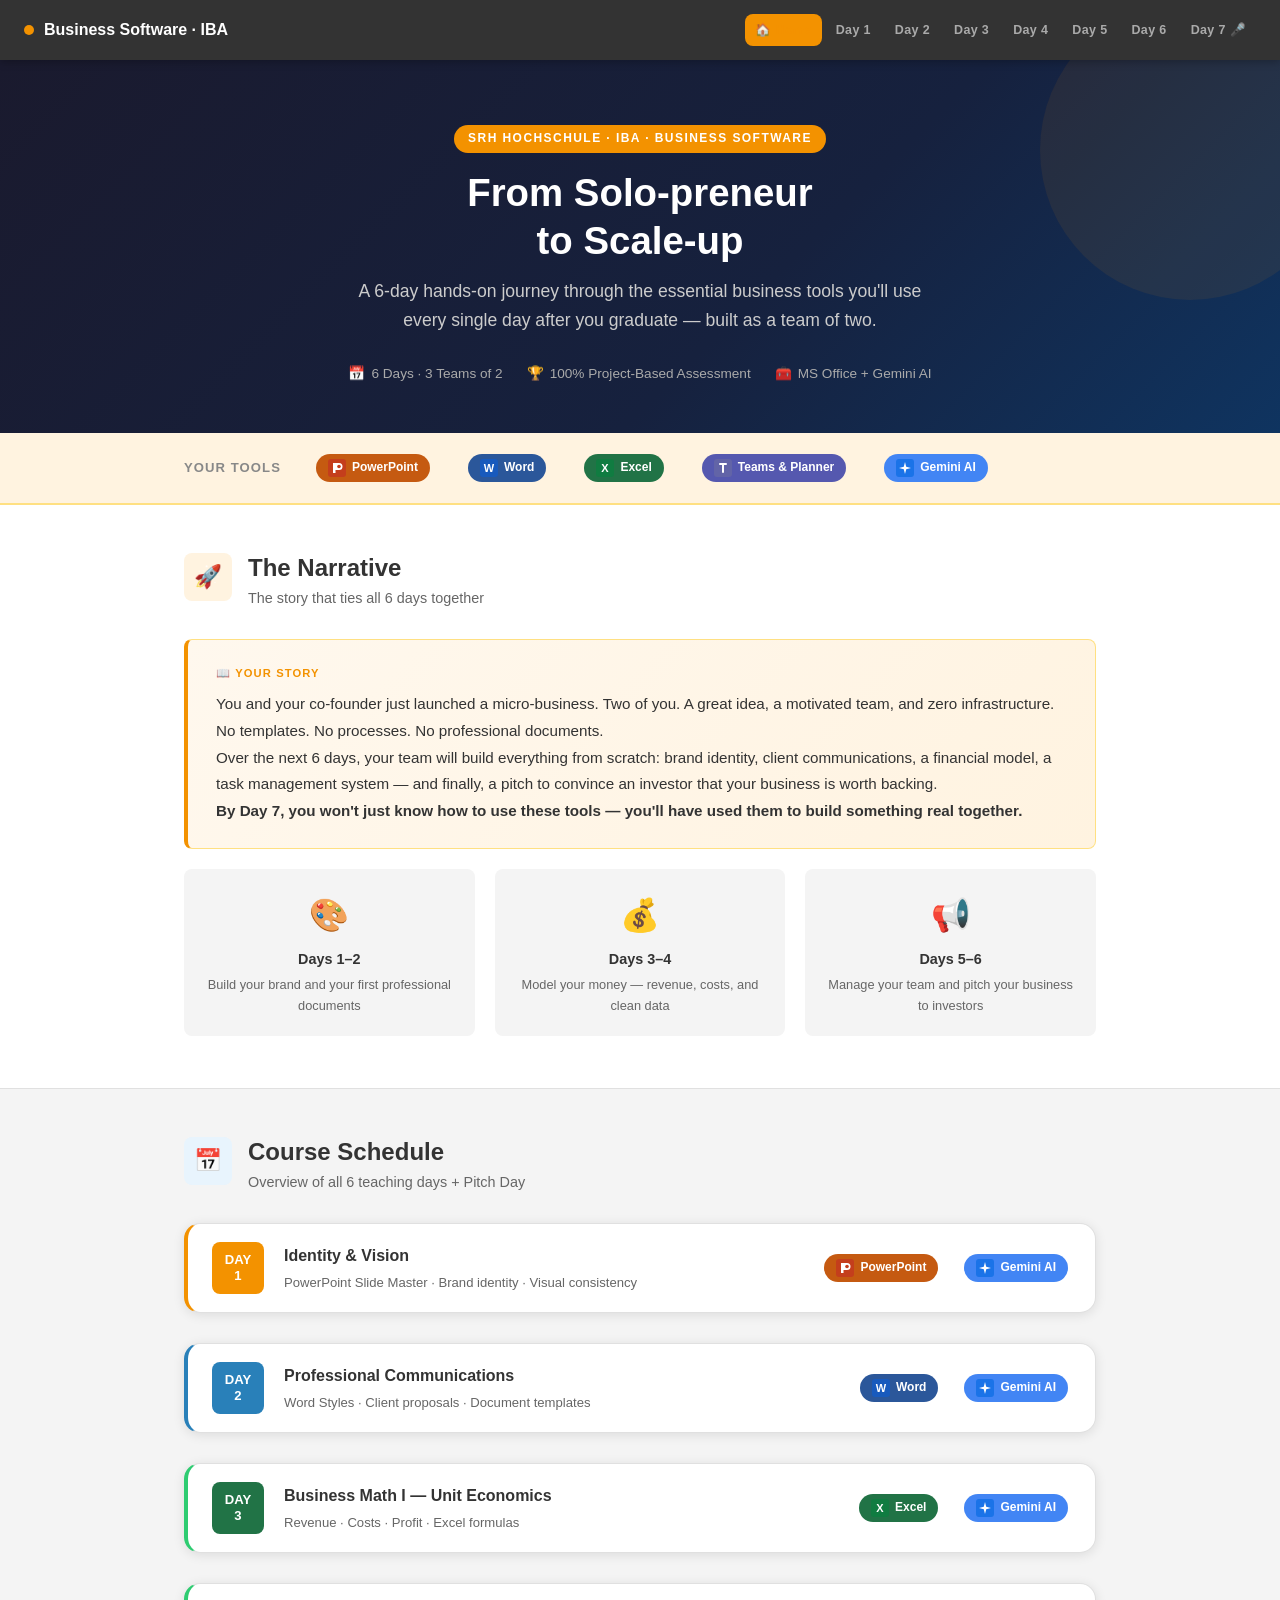
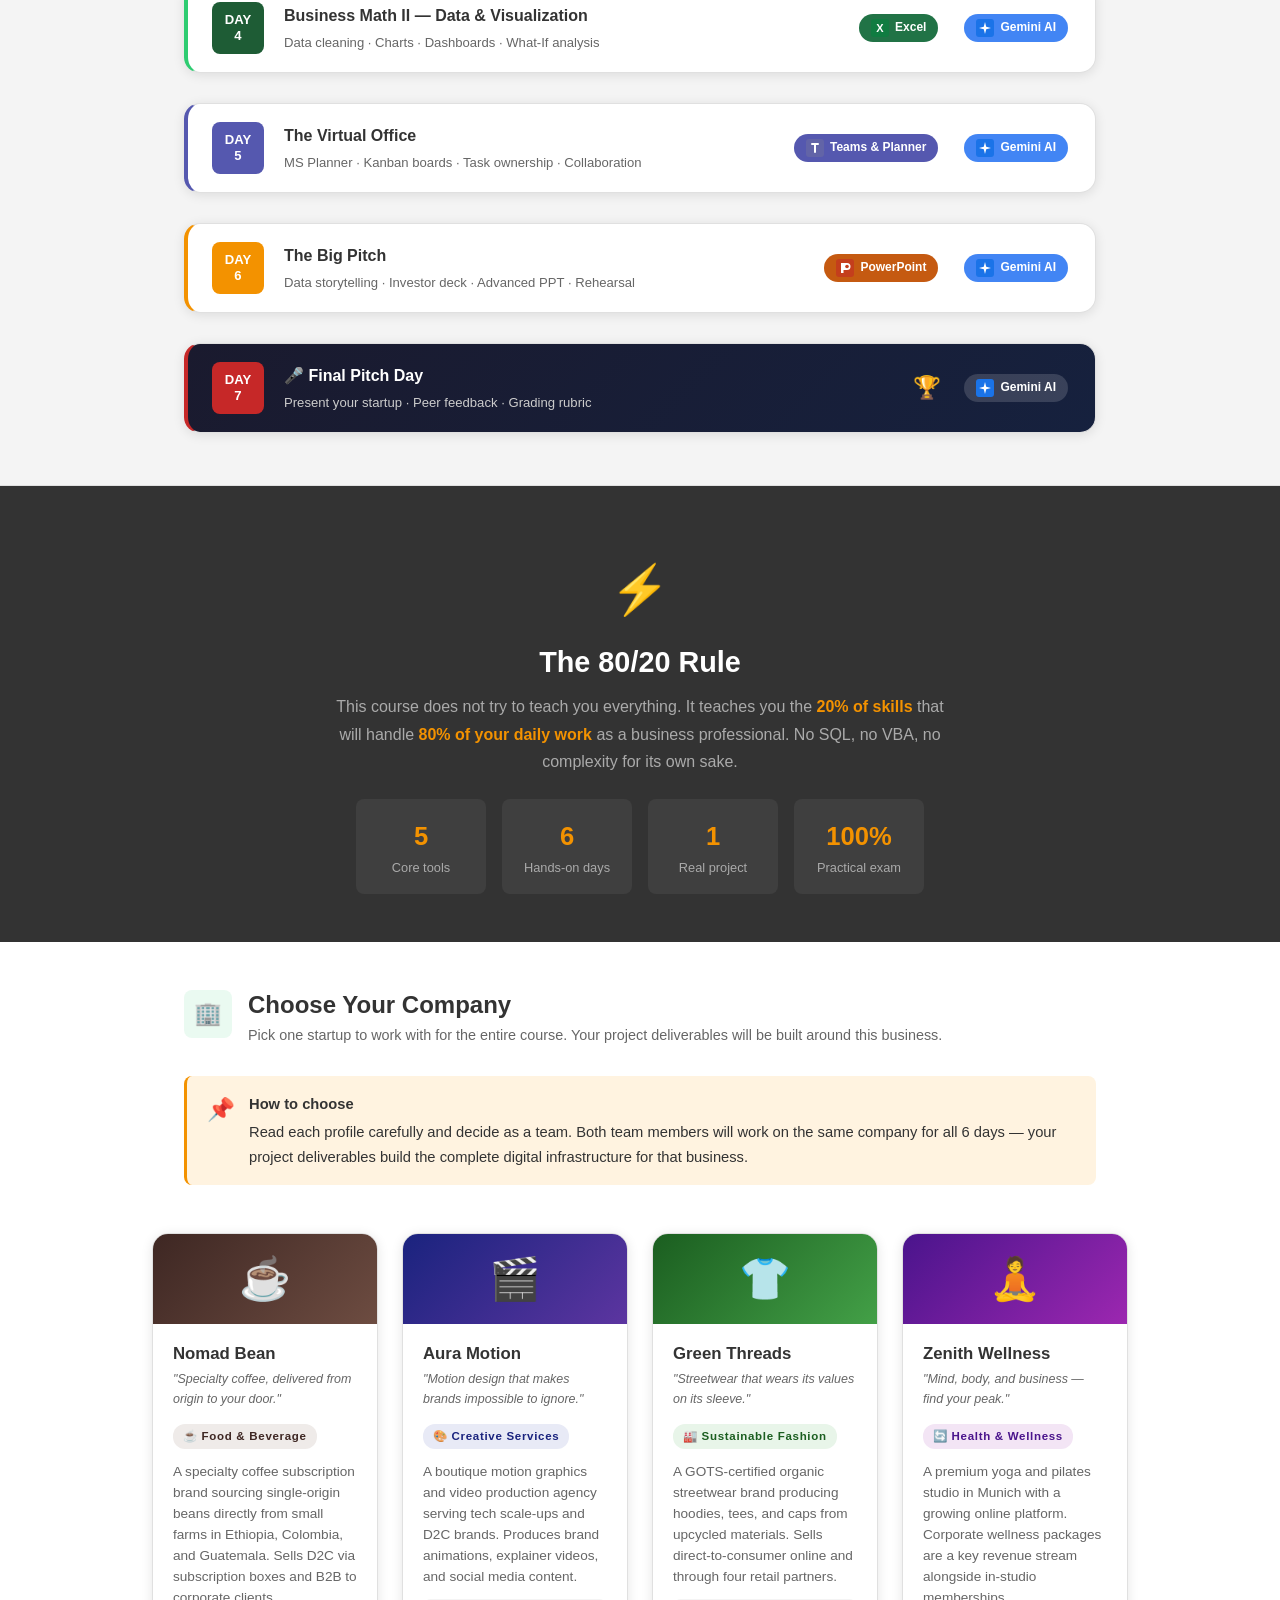
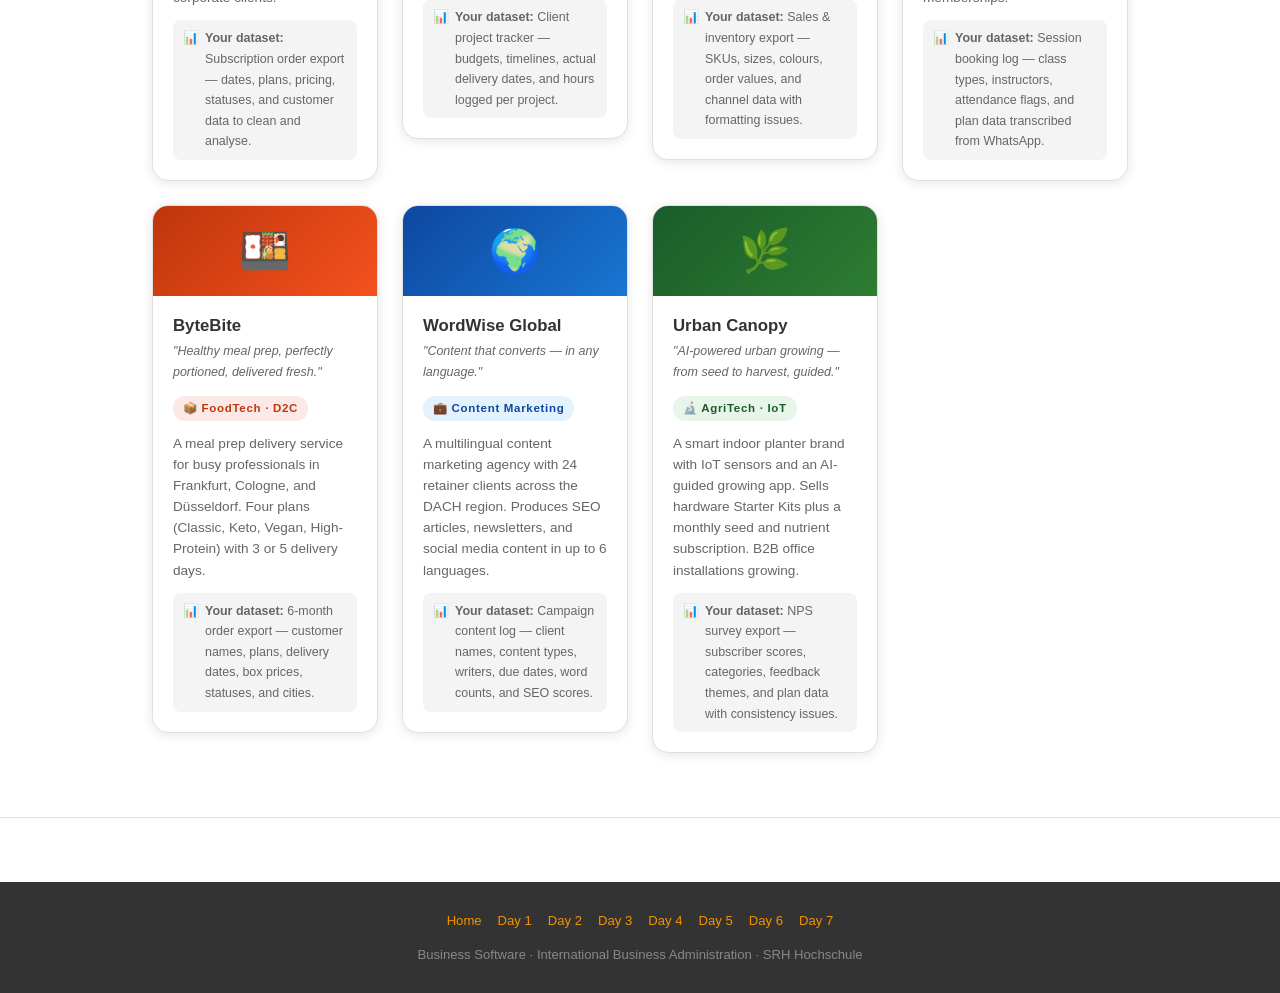
==== index.html @ 517b09b5 "initial commit" ====
<!DOCTYPE html>

<html lang="en">

<head>
  <meta charset="utf-8" />
  <meta content="width=device-width, initial-scale=1.0" name="viewport" />
  <title>Business Software — SRH University | Choose Your Company</title>
  <link href="style.css" rel="stylesheet" />
</head>

<body>
  <!-- ===== NAVIGATION ===== -->
  <nav class="site-nav">
    <div class="nav-brand">
      <div class="brand-dot"></div>
      Business Software · IBA
    </div>
    <ul class="nav-days">
      <li><a class="home-link active" href="index.html">🏠 Home</a></li>
      <li><a href="content/day1.html">Day 1</a></li>
      <li><a href="content/day2.html">Day 2</a></li>
      <li><a href="content/day3.html">Day 3</a></li>
      <li><a href="content/day4.html">Day 4</a></li>
      <li><a href="content/day5.html">Day 5</a></li>
      <li><a href="content/day6.html">Day 6</a></li>
      <li><a href="content/day7.html">Day 7 🎤</a></li>
    </ul>
  </nav>
  <!-- ===== HERO ===== -->
  <header class="page-hero" style="background: linear-gradient(135deg, #1a1a2e 0%, #16213e 60%, #0f3460 100%);">
    <div class="day-label">SRH Hochschule · IBA · Business Software</div>
    <h1>From Solo-preneur<br />to Scale-up</h1>
    <p class="hero-sub">A 6-day hands-on journey through the essential business tools you'll use every single day after
      you graduate — built as a team of two.</p>
    <div class="hero-meta">
      <span><span class="icon">📅</span> 6 Days · 3 Teams of 2</span>
      <span><span class="icon">🏆</span> 100% Project-Based Assessment</span>
      <span><span class="icon">🧰</span> MS Office + Gemini AI</span>
    </div>
  </header>
  <!-- ===== COURSE OVERVIEW STRIP ===== -->
  <section style="background:#fff3e0; border-bottom:2px solid #ffe082; padding:18px 0;">
    <div class="container">
      <div style="display:flex; gap:32px; flex-wrap:wrap; align-items:center;">
        <div style="font-size:0.82rem; color:#888; font-weight:700; letter-spacing:0.08em; text-transform:uppercase;">
          Your Tools</div>
        <span class="tool-badge ppt" style="gap:6px"><svg fill="none" height="18"
            style="vertical-align:middle;flex-shrink:0" viewbox="0 0 18 18" width="18"
            xmlns="http://www.w3.org/2000/svg">
            <rect fill="#C43E1C" height="18" rx="3" width="18"></rect>
            <path d="M5 4h6a3.5 3.5 0 0 1 0 7H7.5v3H5V4z" fill="white"></path>
            <circle cx="11" cy="7.5" fill="#C43E1C" r="1.8"></circle>
          </svg> PowerPoint</span>
        <span class="tool-badge word" style="gap:6px"><svg fill="none" height="18"
            style="vertical-align:middle;flex-shrink:0" viewbox="0 0 18 18" width="18"
            xmlns="http://www.w3.org/2000/svg">
            <rect fill="#185ABD" height="18" rx="3" width="18"></rect><text fill="white" font-family="Arial,sans-serif"
              font-size="11" font-weight="900" text-anchor="middle" x="9" y="13">W</text>
          </svg> Word</span>
        <span class="tool-badge excel" style="gap:6px"><svg fill="none" height="18"
            style="vertical-align:middle;flex-shrink:0" viewbox="0 0 18 18" width="18"
            xmlns="http://www.w3.org/2000/svg">
            <rect fill="#107C41" height="18" rx="3" width="18"></rect><text fill="white" font-family="Arial,sans-serif"
              font-size="11" font-weight="900" text-anchor="middle" x="9" y="13">X</text>
          </svg> Excel</span>
        <span class="tool-badge teams" style="gap:6px"><svg fill="none" height="18"
            style="vertical-align:middle;flex-shrink:0" viewbox="0 0 18 18" width="18"
            xmlns="http://www.w3.org/2000/svg">
            <rect fill="#6264A7" height="18" rx="3" width="18"></rect>
            <rect fill="white" height="2" rx="1" width="8" x="5" y="4"></rect>
            <rect fill="white" height="10" rx="1" width="2" x="8" y="4"></rect>
          </svg> Teams &amp; Planner</span>
        <span class="tool-badge gemini" style="gap:6px"><svg fill="none" height="18"
            style="vertical-align:middle;flex-shrink:0" viewbox="0 0 18 18" width="18"
            xmlns="http://www.w3.org/2000/svg">
            <rect fill="#1A73E8" height="18" rx="3" width="18"></rect>
            <path d="M9 3 L10.2 7.8 L15 9 L10.2 10.2 L9 15 L7.8 10.2 L3 9 L7.8 7.8 Z" fill="white"></path>
          </svg> Gemini AI</span>
      </div>
    </div>
  </section>
  <!-- ===== COURSE NARRATIVE ===== -->
  <section class="course-section">
    <div class="container">
      <div class="section-header">
        <div class="section-icon icon-story">🚀</div>
        <div class="section-header-text">
          <h2>The Narrative</h2>
          <p>The story that ties all 6 days together</p>
        </div>
      </div>
      <div class="story-block">
        <div class="story-label">📖 Your Story</div>



        <p>You and your co-founder just launched a micro-business. Two of you. A great idea, a motivated team, and zero
          infrastructure. No templates. No processes. No professional documents.</p>
        <p>Over the next 6 days, your team will build everything from scratch: brand identity, client communications, a
          financial model, a task management system — and finally, a pitch to convince an investor that your business is
          worth backing.</p>
        <p><b>By Day 7, you won't just know how to use these tools — you'll have used them to build something real
            together.</b></p>
      </div>
      <div class="grid-3">
        <div class="concept-card">
          <div class="concept-icon">🎨</div>
          <h4>Days 1–2</h4>
          <p>Build your brand and your first professional documents</p>
        </div>
        <div class="concept-card">
          <div class="concept-icon">💰</div>
          <h4>Days 3–4</h4>
          <p>Model your money — revenue, costs, and clean data</p>
        </div>
        <div class="concept-card">
          <div class="concept-icon">📢</div>
          <h4>Days 5–6</h4>
          <p>Manage your team and pitch your business to investors</p>
        </div>
      </div>
    </div>
  </section>
  <!-- ===== COURSE SCHEDULE ===== -->
  <section class="course-section" style="background:var(--srh-light); border-bottom:1px solid var(--srh-border);">
    <div class="container">
      <div class="section-header">
        <div class="section-icon icon-theory">📅</div>
        <div class="section-header-text">
          <h2>Course Schedule</h2>
          <p>Overview of all 6 teaching days + Pitch Day</p>
        </div>
      </div>
      <div style="display:flex; flex-direction:column; gap:10px;">
        <a href="content/day1.html" style="text-decoration:none;">
          <div class="card card-orange"
            style="display:flex; align-items:center; gap:20px; padding:18px 24px; cursor:pointer;">
            <div
              style="background:var(--srh-orange);color:#fff;font-weight:700;font-size:0.82rem;width:52px;height:52px;border-radius:var(--radius);display:flex;align-items:center;justify-content:center;flex-shrink:0;text-align:center;line-height:1.2;">
              DAY<br />1</div>
            <div style="flex:1;">
              <div style="font-weight:700; color:var(--srh-dark); margin-bottom:2px;">Identity &amp; Vision</div>
              <div style="font-size:0.82rem; color:var(--srh-mid);">PowerPoint Slide Master · Brand identity · Visual
                consistency</div>
            </div>
            <span class="tool-badge ppt" style="gap:6px"><svg fill="none" height="18"
                style="vertical-align:middle;flex-shrink:0" viewbox="0 0 18 18" width="18"
                xmlns="http://www.w3.org/2000/svg">
                <rect fill="#C43E1C" height="18" rx="3" width="18"></rect>
                <path d="M5 4h6a3.5 3.5 0 0 1 0 7H7.5v3H5V4z" fill="white"></path>
                <circle cx="11" cy="7.5" fill="#C43E1C" r="1.8"></circle>
              </svg> PowerPoint</span>
            <span class="tool-badge gemini" style="gap:6px"><svg fill="none" height="18"
                style="vertical-align:middle;flex-shrink:0" viewbox="0 0 18 18" width="18"
                xmlns="http://www.w3.org/2000/svg">
                <rect fill="#1A73E8" height="18" rx="3" width="18"></rect>
                <path d="M9 3 L10.2 7.8 L15 9 L10.2 10.2 L9 15 L7.8 10.2 L3 9 L7.8 7.8 Z" fill="white"></path>
              </svg> Gemini AI</span>
          </div>
        </a>
        <a href="content/day2.html" style="text-decoration:none;">
          <div class="card card-blue"
            style="display:flex; align-items:center; gap:20px; padding:18px 24px; cursor:pointer;">
            <div
              style="background:var(--srh-blue);color:#fff;font-weight:700;font-size:0.82rem;width:52px;height:52px;border-radius:var(--radius);display:flex;align-items:center;justify-content:center;flex-shrink:0;text-align:center;line-height:1.2;">
              DAY<br />2</div>
            <div style="flex:1;">
              <div style="font-weight:700; color:var(--srh-dark); margin-bottom:2px;">Professional Communications</div>
              <div style="font-size:0.82rem; color:var(--srh-mid);">Word Styles · Client proposals · Document templates
              </div>
            </div>
            <span class="tool-badge word" style="gap:6px"><svg fill="none" height="18"
                style="vertical-align:middle;flex-shrink:0" viewbox="0 0 18 18" width="18"
                xmlns="http://www.w3.org/2000/svg">
                <rect fill="#185ABD" height="18" rx="3" width="18"></rect><text fill="white"
                  font-family="Arial,sans-serif" font-size="11" font-weight="900" text-anchor="middle" x="9"
                  y="13">W</text>
              </svg> Word</span>
            <span class="tool-badge gemini" style="gap:6px"><svg fill="none" height="18"
                style="vertical-align:middle;flex-shrink:0" viewbox="0 0 18 18" width="18"
                xmlns="http://www.w3.org/2000/svg">
                <rect fill="#1A73E8" height="18" rx="3" width="18"></rect>
                <path d="M9 3 L10.2 7.8 L15 9 L10.2 10.2 L9 15 L7.8 10.2 L3 9 L7.8 7.8 Z" fill="white"></path>
              </svg> Gemini AI</span>
          </div>
        </a>
        <a href="content/day3.html" style="text-decoration:none;">
          <div class="card card-green"
            style="display:flex; align-items:center; gap:20px; padding:18px 24px; cursor:pointer;">
            <div
              style="background:#217346;color:#fff;font-weight:700;font-size:0.82rem;width:52px;height:52px;border-radius:var(--radius);display:flex;align-items:center;justify-content:center;flex-shrink:0;text-align:center;line-height:1.2;">
              DAY<br />3</div>
            <div style="flex:1;">
              <div style="font-weight:700; color:var(--srh-dark); margin-bottom:2px;">Business Math I — Unit Economics
              </div>
              <div style="font-size:0.82rem; color:var(--srh-mid);">Revenue · Costs · Profit · Excel formulas</div>
            </div>
            <span class="tool-badge excel" style="gap:6px"><svg fill="none" height="18"
                style="vertical-align:middle;flex-shrink:0" viewbox="0 0 18 18" width="18"
                xmlns="http://www.w3.org/2000/svg">
                <rect fill="#107C41" height="18" rx="3" width="18"></rect><text fill="white"
                  font-family="Arial,sans-serif" font-size="11" font-weight="900" text-anchor="middle" x="9"
                  y="13">X</text>
              </svg> Excel</span>
            <span class="tool-badge gemini" style="gap:6px"><svg fill="none" height="18"
                style="vertical-align:middle;flex-shrink:0" viewbox="0 0 18 18" width="18"
                xmlns="http://www.w3.org/2000/svg">
                <rect fill="#1A73E8" height="18" rx="3" width="18"></rect>
                <path d="M9 3 L10.2 7.8 L15 9 L10.2 10.2 L9 15 L7.8 10.2 L3 9 L7.8 7.8 Z" fill="white"></path>
              </svg> Gemini AI</span>
          </div>
        </a>
        <a href="content/day4.html" style="text-decoration:none;">
          <div class="card card-green"
            style="display:flex; align-items:center; gap:20px; padding:18px 24px; cursor:pointer;">
            <div
              style="background:#1e5c35;color:#fff;font-weight:700;font-size:0.82rem;width:52px;height:52px;border-radius:var(--radius);display:flex;align-items:center;justify-content:center;flex-shrink:0;text-align:center;line-height:1.2;">
              DAY<br />4</div>
            <div style="flex:1;">
              <div style="font-weight:700; color:var(--srh-dark); margin-bottom:2px;">Business Math II — Data &amp;
                Visualization</div>
              <div style="font-size:0.82rem; color:var(--srh-mid);">Data cleaning · Charts · Dashboards · What-If
                analysis</div>
            </div>
            <span class="tool-badge excel" style="gap:6px"><svg fill="none" height="18"
                style="vertical-align:middle;flex-shrink:0" viewbox="0 0 18 18" width="18"
                xmlns="http://www.w3.org/2000/svg">
                <rect fill="#107C41" height="18" rx="3" width="18"></rect><text fill="white"
                  font-family="Arial,sans-serif" font-size="11" font-weight="900" text-anchor="middle" x="9"
                  y="13">X</text>
              </svg> Excel</span>
            <span class="tool-badge gemini" style="gap:6px"><svg fill="none" height="18"
                style="vertical-align:middle;flex-shrink:0" viewbox="0 0 18 18" width="18"
                xmlns="http://www.w3.org/2000/svg">
                <rect fill="#1A73E8" height="18" rx="3" width="18"></rect>
                <path d="M9 3 L10.2 7.8 L15 9 L10.2 10.2 L9 15 L7.8 10.2 L3 9 L7.8 7.8 Z" fill="white"></path>
              </svg> Gemini AI</span>
          </div>
        </a>
        <a href="content/day5.html" style="text-decoration:none;">
          <div class="card"
            style="display:flex; align-items:center; gap:20px; padding:18px 24px; cursor:pointer; border-left:4px solid #5558af;">
            <div
              style="background:#5558af;color:#fff;font-weight:700;font-size:0.82rem;width:52px;height:52px;border-radius:var(--radius);display:flex;align-items:center;justify-content:center;flex-shrink:0;text-align:center;line-height:1.2;">
              DAY<br />5</div>
            <div style="flex:1;">
              <div style="font-weight:700; color:var(--srh-dark); margin-bottom:2px;">The Virtual Office</div>
              <div style="font-size:0.82rem; color:var(--srh-mid);">MS Planner · Kanban boards · Task ownership ·
                Collaboration</div>
            </div>
            <span class="tool-badge teams" style="gap:6px"><svg fill="none" height="18"
                style="vertical-align:middle;flex-shrink:0" viewbox="0 0 18 18" width="18"
                xmlns="http://www.w3.org/2000/svg">
                <rect fill="#6264A7" height="18" rx="3" width="18"></rect>
                <rect fill="white" height="2" rx="1" width="8" x="5" y="4"></rect>
                <rect fill="white" height="10" rx="1" width="2" x="8" y="4"></rect>
              </svg> Teams &amp; Planner</span>
            <span class="tool-badge gemini" style="gap:6px"><svg fill="none" height="18"
                style="vertical-align:middle;flex-shrink:0" viewbox="0 0 18 18" width="18"
                xmlns="http://www.w3.org/2000/svg">
                <rect fill="#1A73E8" height="18" rx="3" width="18"></rect>
                <path d="M9 3 L10.2 7.8 L15 9 L10.2 10.2 L9 15 L7.8 10.2 L3 9 L7.8 7.8 Z" fill="white"></path>
              </svg> Gemini AI</span>
          </div>
        </a>
        <a href="content/day6.html" style="text-decoration:none;">
          <div class="card card-orange"
            style="display:flex; align-items:center; gap:20px; padding:18px 24px; cursor:pointer;">
            <div
              style="background:var(--srh-orange);color:#fff;font-weight:700;font-size:0.82rem;width:52px;height:52px;border-radius:var(--radius);display:flex;align-items:center;justify-content:center;flex-shrink:0;text-align:center;line-height:1.2;">
              DAY<br />6</div>
            <div style="flex:1;">
              <div style="font-weight:700; color:var(--srh-dark); margin-bottom:2px;">The Big Pitch</div>
              <div style="font-size:0.82rem; color:var(--srh-mid);">Data storytelling · Investor deck · Advanced PPT ·
                Rehearsal</div>
            </div>
            <span class="tool-badge ppt" style="gap:6px"><svg fill="none" height="18"
                style="vertical-align:middle;flex-shrink:0" viewbox="0 0 18 18" width="18"
                xmlns="http://www.w3.org/2000/svg">
                <rect fill="#C43E1C" height="18" rx="3" width="18"></rect>
                <path d="M5 4h6a3.5 3.5 0 0 1 0 7H7.5v3H5V4z" fill="white"></path>
                <circle cx="11" cy="7.5" fill="#C43E1C" r="1.8"></circle>
              </svg> PowerPoint</span>
            <span class="tool-badge gemini" style="gap:6px"><svg fill="none" height="18"
                style="vertical-align:middle;flex-shrink:0" viewbox="0 0 18 18" width="18"
                xmlns="http://www.w3.org/2000/svg">
                <rect fill="#1A73E8" height="18" rx="3" width="18"></rect>
                <path d="M9 3 L10.2 7.8 L15 9 L10.2 10.2 L9 15 L7.8 10.2 L3 9 L7.8 7.8 Z" fill="white"></path>
              </svg> Gemini AI</span>
          </div>
        </a>
        <a href="content/day7.html" style="text-decoration:none;">
          <div class="card"
            style="display:flex; align-items:center; gap:20px; padding:18px 24px; cursor:pointer; border-left:4px solid #c62828; background:linear-gradient(135deg,#1a1a2e,#16213e); color:#fff;">
            <div
              style="background:#c62828;color:#fff;font-weight:700;font-size:0.82rem;width:52px;height:52px;border-radius:var(--radius);display:flex;align-items:center;justify-content:center;flex-shrink:0;text-align:center;line-height:1.2;">
              DAY<br />7</div>
            <div style="flex:1;">
              <div style="font-weight:700; color:#fff; margin-bottom:2px;">🎤 Final Pitch Day</div>
              <div style="font-size:0.82rem; color:#ccc;">Present your startup · Peer feedback · Grading rubric</div>
            </div>
            <span style="font-size:1.4rem;">🏆</span>
            <span class="tool-badge gemini" style="gap:6px; background:rgba(255,255,255,0.15);"><svg fill="none"
                height="18" style="vertical-align:middle;flex-shrink:0" viewbox="0 0 18 18" width="18"
                xmlns="http://www.w3.org/2000/svg">
                <rect fill="#1A73E8" height="18" rx="3" width="18"></rect>
                <path d="M9 3 L10.2 7.8 L15 9 L10.2 10.2 L9 15 L7.8 10.2 L3 9 L7.8 7.8 Z" fill="white"></path>
              </svg> Gemini AI</span>
          </div>
        </a>
      </div>
    </div>
  </section>
  <!-- ===== PITCH SHEET — CHOOSE YOUR COMPANY ===== -->
  <section class="course-section" style="background:var(--srh-dark); border-bottom:none;">
    <div class="container">
      <div style="text-align:center; max-width:620px; margin:0 auto; padding:16px 0;">
        <div style="font-size:3rem; margin-bottom:16px;">⚡</div>
        <h2 style="color:var(--srh-white); font-size:1.8rem; margin-bottom:12px;">The 80/20 Rule</h2>
        <p style="color:#aaa; font-size:1rem; line-height:1.7; margin-bottom:24px;">This course does not try to teach
          you everything. It teaches you the <strong style="color:var(--srh-orange);">20% of skills</strong> that will
          handle <strong style="color:var(--srh-orange);">80% of your daily work</strong> as a business professional. No
          SQL, no VBA, no complexity for its own sake.</p>
        <div style="display:flex; gap:16px; justify-content:center; flex-wrap:wrap;">
          <div
            style="background:rgba(255,255,255,0.06); border-radius:var(--radius); padding:16px 20px; text-align:center; min-width:130px;">
            <div style="font-size:1.6rem; font-weight:800; color:var(--srh-orange);">5</div>
            <div style="font-size:0.8rem; color:#aaa;">Core tools</div>
          </div>
          <div
            style="background:rgba(255,255,255,0.06); border-radius:var(--radius); padding:16px 20px; text-align:center; min-width:130px;">
            <div style="font-size:1.6rem; font-weight:800; color:var(--srh-orange);">6</div>
            <div style="font-size:0.8rem; color:#aaa;">Hands-on days</div>
          </div>
          <div
            style="background:rgba(255,255,255,0.06); border-radius:var(--radius); padding:16px 20px; text-align:center; min-width:130px;">
            <div style="font-size:1.6rem; font-weight:800; color:var(--srh-orange);">1</div>
            <div style="font-size:0.8rem; color:#aaa;">Real project</div>
          </div>
          <div
            style="background:rgba(255,255,255,0.06); border-radius:var(--radius); padding:16px 20px; text-align:center; min-width:130px;">
            <div style="font-size:1.6rem; font-weight:800; color:var(--srh-orange);">100%</div>
            <div style="font-size:0.8rem; color:#aaa;">Practical exam</div>
          </div>
        </div>
      </div>
    </div>
  </section>
  <section class="course-section" id="companies">
    <div class="container">
      <div class="section-header">
        <div class="section-icon icon-assign">🏢</div>
        <div class="section-header-text">
          <h2>Choose Your Company</h2>
          <p>Pick one startup to work with for the entire course. Your project deliverables will be built around this
            business.</p>
        </div>
      </div>
      <div class="callout callout-orange">
        <span class="callout-icon">📌</span>
        <div class="callout-body"><strong>How to choose</strong> Read each profile carefully and decide as a team.
          Both
          team members will work on the same company for all 6 days — your project deliverables build the complete
          digital infrastructure for that business.</div>
      </div>
    </div>
    <div class="container-companies">
      <div class="company-grid">
        <!-- 1. Nomad Bean -->
        <a href="portfolios/nomad_bean.html" style="text-decoration:none;color:inherit;">
          <div class="company-card c-coffee">
            <div class="company-card-header">☕</div>
            <div class="company-card-body">
              <h3>Nomad Bean</h3>
              <div class="company-tagline">"Specialty coffee, delivered from origin to your door."</div>
              <span class="company-focus">☕ Food &amp; Beverage</span>
              <p class="company-desc">A specialty coffee subscription brand sourcing single-origin beans directly from
                small farms in Ethiopia, Colombia, and Guatemala. Sells D2C via subscription boxes and B2B to corporate
                clients.</p>
              <div class="data-hint">📊 <span><strong>Your dataset:</strong> Subscription order export — dates, plans,
                  pricing, statuses, and customer data to clean and analyse.</span></div>
            </div>
          </div>
        </a>
        <!-- 2. Aura Motion -->
        <a href="portfolios/aura_motion.html" style="text-decoration:none;color:inherit;">
          <div class="company-card c-motion">
            <div class="company-card-header">🎬</div>
            <div class="company-card-body">
              <h3>Aura Motion</h3>
              <div class="company-tagline">"Motion design that makes brands impossible to ignore."</div>
              <span class="company-focus">🎨 Creative Services</span>
              <p class="company-desc">A boutique motion graphics and video production agency serving tech scale-ups and
                D2C brands. Produces brand animations, explainer videos, and social media content.</p>
              <div class="data-hint">📊 <span><strong>Your dataset:</strong> Client project tracker — budgets,
                  timelines, actual delivery dates, and hours logged per project.</span></div>
            </div>
          </div>
        </a>
        <!-- 3. Green Threads -->
        <a href="portfolios/green_threads.html" style="text-decoration:none;color:inherit;">
          <div class="company-card c-fashion">
            <div class="company-card-header">👕</div>
            <div class="company-card-body">
              <h3>Green Threads</h3>
              <div class="company-tagline">"Streetwear that wears its values on its sleeve."</div>
              <span class="company-focus">🏭 Sustainable Fashion</span>
              <p class="company-desc">A GOTS-certified organic streetwear brand producing hoodies, tees, and caps from
                upcycled materials. Sells direct-to-consumer online and through four retail partners.</p>
              <div class="data-hint">📊 <span><strong>Your dataset:</strong> Sales &amp; inventory export — SKUs, sizes,
                  colours, order values, and channel data with formatting issues.</span></div>
            </div>
          </div>
        </a>
        <!-- 4. Zenith Wellness -->
        <a href="portfolios/zenith_wellness.html" style="text-decoration:none;color:inherit;">
          <div class="company-card c-yoga">
            <div class="company-card-header">🧘</div>
            <div class="company-card-body">
              <h3>Zenith Wellness</h3>
              <div class="company-tagline">"Mind, body, and business — find your peak."</div>
              <span class="company-focus">🔄 Health &amp; Wellness</span>
              <p class="company-desc">A premium yoga and pilates studio in Munich with a growing online platform.
                Corporate wellness packages are a key revenue stream alongside in-studio memberships.</p>
              <div class="data-hint">📊 <span><strong>Your dataset:</strong> Session booking log — class types,
                  instructors, attendance flags, and plan data transcribed from WhatsApp.</span></div>
            </div>
          </div>
        </a>
        <!-- 5. ByteBite -->
        <a href="portfolios/bytebite.html" style="text-decoration:none;color:inherit;">
          <div class="company-card c-food">
            <div class="company-card-header">🍱</div>
            <div class="company-card-body">
              <h3>ByteBite</h3>
              <div class="company-tagline">"Healthy meal prep, perfectly portioned, delivered fresh."</div>
              <span class="company-focus">📦 FoodTech · D2C</span>
              <p class="company-desc">A meal prep delivery service for busy professionals in Frankfurt, Cologne, and
                Düsseldorf. Four plans (Classic, Keto, Vegan, High-Protein) with 3 or 5 delivery days.</p>
              <div class="data-hint">📊 <span><strong>Your dataset:</strong> 6-month order export — customer names,
                  plans, delivery dates, box prices, statuses, and cities.</span></div>
            </div>
          </div>
        </a>
        <!-- 6. WordWise Global -->
        <a href="portfolios/wordwise_global.html" style="text-decoration:none;color:inherit;">
          <div class="company-card c-marketing">
            <div class="company-card-header">🌍</div>
            <div class="company-card-body">
              <h3>WordWise Global</h3>
              <div class="company-tagline">"Content that converts — in any language."</div>
              <span class="company-focus">💼 Content Marketing</span>
              <p class="company-desc">A multilingual content marketing agency with 24 retainer clients across the DACH
                region. Produces SEO articles, newsletters, and social media content in up to 6 languages.</p>
              <div class="data-hint">📊 <span><strong>Your dataset:</strong> Campaign content log — client names,
                  content types, writers, due dates, word counts, and SEO scores.</span></div>
            </div>
          </div>
        </a>
        <!-- 7. Urban Canopy -->
        <a href="portfolios/urban_canopy.html" style="text-decoration:none;color:inherit;">
          <div class="company-card c-tech">
            <div class="company-card-header">🌿</div>
            <div class="company-card-body">
              <h3>Urban Canopy</h3>
              <div class="company-tagline">"AI-powered urban growing — from seed to harvest, guided."</div>
              <span class="company-focus">🔬 AgriTech · IoT</span>
              <p class="company-desc">A smart indoor planter brand with IoT sensors and an AI-guided growing app. Sells
                hardware Starter Kits plus a monthly seed and nutrient subscription. B2B office installations growing.
              </p>
              <div class="data-hint">📊 <span><strong>Your dataset:</strong> NPS survey export — subscriber scores,
                  categories, feedback themes, and plan data with consistency issues.</span></div>
            </div>
          </div>
        </a>
      </div>
    </div>
  </section>
  <!-- ===== 80/20 PHILOSOPHY ===== -->

  <!-- ===== FOOTER ===== -->
  <footer class="site-footer">
    <div class="footer-nav">
      <a href="index.html">Home</a>
      <a href="content/day1.html">Day 1</a>
      <a href="content/day2.html">Day 2</a>
      <a href="content/day3.html">Day 3</a>
      <a href="content/day4.html">Day 4</a>
      <a href="content/day5.html">Day 5</a>
      <a href="content/day6.html">Day 6</a>
      <a href="content/day7.html">Day 7</a>
    </div>
    <p>Business Software · International Business Administration · SRH Hochschule</p>
  </footer>
</body>

</html>
---- style.css ----
/* ============================================================
   SRH Business Software Course — Master Stylesheet
   Branding: SRH Orange #F39200 | Dark Grey #333333 | Light Grey #F4F4F4
   ============================================================ */

/* --- CSS Variables ----------------------------------------- */
:root {
  --srh-orange: #F39200;
  --srh-orange-dk: #d97f00;
  --srh-dark: #333333;
  --srh-mid: #666666;
  --srh-light: #F4F4F4;
  --srh-white: #FFFFFF;
  --srh-border: #e0e0e0;
  --srh-green: #2ecc71;
  --srh-blue: #2980b9;
  --srh-red: #e74c3c;

  --font-main: "Segoe UI", Arial, sans-serif;
  --font-mono: "Courier New", monospace;

  --radius: 8px;
  --radius-lg: 16px;
  --shadow: 0 2px 12px rgba(0, 0, 0, 0.10);
  --shadow-lg: 0 4px 24px rgba(0, 0, 0, 0.15);
  --transition: 0.2s ease;

  --nav-h: 60px;
  --content-w: 960px;
}

/* --- Reset & Base ------------------------------------------ */
*,
*::before,
*::after {
  box-sizing: border-box;
  margin: 0;
  padding: 0;
}

html {
  scroll-behavior: smooth;
  font-size: 16px;
}

body {
  font-family: var(--font-main);
  color: var(--srh-dark);
  background: var(--srh-white);
  line-height: 1.65;
  padding-top: var(--nav-h);
}

a {
  color: var(--srh-orange);
  text-decoration: none;
  transition: color var(--transition);
}

a:hover {
  color: var(--srh-orange-dk);
}

img {
  max-width: 100%;
  display: block;
}

h1,
h2,
h3,
h4 {
  line-height: 1.25;
  font-weight: 700;
}

/* --- Sticky Navigation ------------------------------------- */
.site-nav {
  position: fixed;
  top: 0;
  left: 0;
  right: 0;
  height: var(--nav-h);
  background: var(--srh-dark);
  display: flex;
  align-items: center;
  justify-content: space-between;
  padding: 0 24px;
  z-index: 1000;
  box-shadow: 0 2px 8px rgba(0, 0, 0, 0.25);
}

.nav-brand {
  display: flex;
  align-items: center;
  gap: 10px;
  color: var(--srh-white);
  font-weight: 700;
  font-size: 1rem;
  white-space: nowrap;
}

.nav-brand .brand-dot {
  width: 10px;
  height: 10px;
  background: var(--srh-orange);
  border-radius: 50%;
}

.nav-days {
  display: flex;
  align-items: center;
  gap: 4px;
  list-style: none;
}

.nav-days a {
  display: block;
  padding: 6px 10px;
  color: #aaa;
  font-size: 0.78rem;
  font-weight: 600;
  border-radius: var(--radius);
  letter-spacing: 0.03em;
  transition: background var(--transition), color var(--transition);
}

.nav-days a:hover,
.nav-days a.active {
  background: var(--srh-orange);
  color: var(--srh-white);
}

.nav-days a.home-link {
  color: var(--srh-orange);
}

.nav-days a.home-link:hover {
  color: var(--srh-white);
}

/* --- Page Hero --------------------------------------------- */
.page-hero {
  background: linear-gradient(135deg, var(--srh-dark) 0%, #4a4a4a 100%);
  color: var(--srh-white);
  padding: 64px 24px 48px;
  text-align: center;
  position: relative;
  overflow: hidden;
}

.page-hero::before {
  content: "";
  position: absolute;
  top: -60px;
  right: -60px;
  width: 300px;
  height: 300px;
  background: var(--srh-orange);
  opacity: 0.08;
  border-radius: 50%;
}

.page-hero .day-label {
  display: inline-block;
  background: var(--srh-orange);
  color: var(--srh-white);
  font-size: 0.75rem;
  font-weight: 700;
  letter-spacing: 0.12em;
  text-transform: uppercase;
  padding: 4px 14px;
  border-radius: 20px;
  margin-bottom: 16px;
}

.page-hero h1 {
  font-size: 2.4rem;
  margin-bottom: 12px;
  color: var(--srh-white);
}

.page-hero .hero-sub {
  font-size: 1.1rem;
  color: #ccc;
  max-width: 580px;
  margin: 0 auto 28px;
}

.hero-meta {
  display: flex;
  justify-content: center;
  gap: 24px;
  flex-wrap: wrap;
  font-size: 0.85rem;
  color: #aaa;
}

.hero-meta span {
  display: flex;
  align-items: center;
  gap: 6px;
}

.hero-meta .icon {
  color: var(--srh-orange);
}

/* --- Layout Container -------------------------------------- */
.container {
  max-width: var(--content-w);
  margin: 0 auto;
  padding: 0 24px;
}

.container-companies {
  max-width: 80%;
  margin: 0 auto;
  padding: 0 24px;
}

/* --- Daily Agenda Strip (now table-based) ------------------ */
.agenda-strip {
  background: var(--srh-light);
  border-bottom: 2px solid var(--srh-border);
  padding: 12px 0;
  display: flex;
  justify-content: center;
}

.agenda-strip .container {
  width: 40%;
  max-width: none;
  padding: 0 24px;
}

/* Legacy classes kept for any remaining div-based fallback */
.agenda-inner {
  display: none;
}

.agenda-block,
.agenda-time,
.agenda-topic {
  display: none;
}

/* New 3-column agenda table */
.agenda-table {
  width: 100%;
  border-collapse: collapse;
  font-size: 0.83rem;
}

.agenda-table tr {
  border-bottom: 1px solid var(--srh-border);
}

.agenda-table tr:last-child {
  border-bottom: none;
}

.ag-time {
  width: 15%;
  padding: 8px 12px 8px 0;
  color: var(--srh-mid);
  font-weight: 700;
  white-space: nowrap;
  vertical-align: middle;
  text-align: left;
}

.ag-topic {
  width: 60%;
  padding: 8px 12px;
  color: var(--srh-dark);
  font-weight: 500;
  vertical-align: middle;
  text-align: left;
}

.ag-tag {
  width: 25%;
  padding: 8px 0 8px 12px;
  text-align: right;
  vertical-align: middle;
}

.agenda-tag {
  font-size: 0.68rem;
  font-weight: 700;
  letter-spacing: 0.08em;
  padding: 2px 8px;
  border-radius: 10px;
  text-transform: uppercase;
  white-space: nowrap;
}

.tag-theory {
  background: #e8f4fd;
  color: #2980b9;
}

.tag-handson {
  background: #fef5e7;
  color: #d97f00;
}

.tag-assign {
  background: #eafaf1;
  color: #27ae60;
}

.tag-discuss {
  background: #f3f0ff;
  color: #7c4dff;
}

.tag-pitch {
  background: #fdecea;
  color: #c62828;
}

/* --- Story Bullets ----------------------------------------- */
.story-bullets {
  list-style: none;
  padding: 0;
  margin: 0;
}

.story-bullets li {
  display: flex;
  gap: 12px;
  align-items: flex-start;
  padding: 10px 0;
  border-bottom: 1px solid rgba(0, 0, 0, 0.06);
  font-size: 0.93rem;
  line-height: 1.65;
  min-width: 0;
}

.story-bullets li:last-child {
  border-bottom: none;
}

.story-bullets li>span:not(.story-tag) {
  min-width: 0;
  flex: 1;
}

.story-tag {
  display: inline-flex;
  align-items: center;
  gap: 4px;
  font-size: 0.68rem;
  font-weight: 800;
  letter-spacing: 0.07em;
  text-transform: uppercase;
  padding: 3px 9px;
  border-radius: 10px;
  white-space: nowrap;
  flex-shrink: 0;
  margin-top: 3px;
}

.story-tag.sit {
  background: #e8f4fd;
  color: #1565c0;
}

.story-tag.chal {
  background: #fef5e7;
  color: #c77700;
}

.story-tag.impact {
  background: #fdecea;
  color: #c62828;
}

.story-tag.sol {
  background: #eafaf1;
  color: #1b7a3e;
}

/* --- Section Wrapper --------------------------------------- */
.course-section {
  padding: 48px 0 32px;
  border-bottom: 1px solid var(--srh-border);
}

.section-header {
  display: flex;
  align-items: flex-start;
  gap: 16px;
  margin-bottom: 28px;
}

.section-icon {
  width: 48px;
  height: 48px;
  border-radius: var(--radius);
  display: flex;
  align-items: center;
  justify-content: center;
  font-size: 1.4rem;
  flex-shrink: 0;
}

.icon-story {
  background: #fff3e0;
}

.icon-theory {
  background: #e8f4fd;
}

.icon-hands {
  background: #fef5e7;
  border: 2px solid var(--srh-orange);
}

.icon-assign {
  background: #eafaf1;
}

.icon-rubric {
  background: #f3f0ff;
}

.section-header-text h2 {
  font-size: 1.5rem;
  color: var(--srh-dark);
  margin-bottom: 4px;
}

.section-header-text p {
  color: var(--srh-mid);
  font-size: 0.9rem;
}

/* --- Cards ------------------------------------------------- */
.card {
  background: var(--srh-white);
  border: 1px solid var(--srh-border);
  border-radius: var(--radius-lg);
  padding: 28px 32px;
  box-shadow: var(--shadow);
  margin-bottom: 20px;
}

.card-orange {
  border-left: 4px solid var(--srh-orange);
}

.card-blue {
  border-left: 4px solid var(--srh-blue);
}

.card-green {
  border-left: 4px solid var(--srh-green);
}

.card-dark {
  background: var(--srh-dark);
  color: var(--srh-white);
  border: none;
}

/* card-light — same as base card, explicit class for linter-added references */
.card-light {
  background: var(--srh-white);
  border: 1px solid var(--srh-border);
}

.card h3 {
  font-size: 1.15rem;
  margin-bottom: 12px;
  color: var(--srh-dark);
}

.card-dark h3 {
  color: var(--srh-orange);
}

.card p {
  margin-bottom: 12px;
  font-size: 0.95rem;
}

.card p:last-child {
  margin-bottom: 0;
}

.card ul,
.card ol {
  padding-left: 20px;
  font-size: 0.95rem;
}

.card li {
  margin-bottom: 6px;
}

/* --- Two-column grid --------------------------------------- */
.grid-2 {
  display: grid;
  grid-template-columns: 1fr 1fr;
  gap: 20px;
  margin-bottom: 20px;
}

.grid-3 {
  display: grid;
  grid-template-columns: repeat(3, 1fr);
  gap: 20px;
  margin-bottom: 20px;
}

/* --- Callout boxes ----------------------------------------- */
.callout {
  display: flex;
  gap: 14px;
  padding: 16px 20px;
  border-radius: var(--radius);
  margin-bottom: 16px;
  font-size: 0.92rem;
}

.callout-icon {
  font-size: 1.4rem;
  flex-shrink: 0;
}

.callout-body {
  flex: 1;
}

.callout-body strong {
  display: block;
  margin-bottom: 4px;
}

.callout-orange {
  background: #fff3e0;
  border-left: 3px solid var(--srh-orange);
}

.callout-blue {
  background: #e8f4fd;
  border-left: 3px solid var(--srh-blue);
}

.callout-green {
  background: #eafaf1;
  border-left: 3px solid var(--srh-green);
}

.callout-red {
  background: #fdecea;
  border-left: 3px solid var(--srh-red);
}

/* --- Step list --------------------------------------------- */
.steps {
  list-style: none;
  padding: 0;
  counter-reset: step-counter;
}

.steps li {
  counter-increment: step-counter;
  display: flex;
  gap: 16px;
  align-items: flex-start;
  padding: 14px 0;
  border-bottom: 1px solid var(--srh-border);
  font-size: 0.93rem;
}

.steps li:last-child {
  border-bottom: none;
}

.steps li::before {
  content: counter(step-counter);
  background: var(--srh-orange);
  color: var(--srh-white);
  font-weight: 700;
  font-size: 0.78rem;
  width: 26px;
  height: 26px;
  border-radius: 50%;
  display: flex;
  align-items: center;
  justify-content: center;
  flex-shrink: 0;
  margin-top: 2px;
}

/* --- Key Concept boxes ------------------------------------- */
.concept-grid {
  display: grid;
  grid-template-columns: repeat(auto-fit, minmax(200px, 1fr));
  gap: 16px;
  margin-bottom: 20px;
}

.concept-card {
  background: var(--srh-light);
  border-radius: var(--radius);
  padding: 20px;
  text-align: center;
}

.concept-card .concept-icon {
  font-size: 2rem;
  margin-bottom: 8px;
}

.concept-card h4 {
  font-size: 0.9rem;
  margin-bottom: 6px;
  color: var(--srh-dark);
}

.concept-card p {
  font-size: 0.8rem;
  color: var(--srh-mid);
  margin: 0;
}

/* --- Code / Formula blocks --------------------------------- */
.formula-block {
  background: #1e1e1e;
  color: #d4d4d4;
  font-family: var(--font-mono);
  font-size: 0.88rem;
  padding: 16px 20px;
  border-radius: var(--radius);
  margin: 12px 0;
  overflow-x: auto;
  line-height: 1.8;
}

.formula-block .f-comment {
  color: #6a9955;
}

.formula-block .f-func {
  color: #dcdcaa;
}

.formula-block .f-string {
  color: #ce9178;
}

.formula-block .f-num {
  color: #b5cea8;
}

/* --- Assignment Box ---------------------------------------- */
.assignment-box {
  background: linear-gradient(135deg, #1a1a2e 0%, #16213e 100%);
  color: var(--srh-white);
  border-radius: var(--radius-lg);
  padding: 32px;
  margin-top: 8px;
}

.assignment-box .assign-label {
  font-size: 0.72rem;
  font-weight: 700;
  letter-spacing: 0.12em;
  text-transform: uppercase;
  color: var(--srh-orange);
  margin-bottom: 10px;
}

.assignment-box h3 {
  color: var(--srh-white);
  margin-bottom: 12px;
  font-size: 1.2rem;
}

.assignment-box p {
  color: #ccc;
  font-size: 0.93rem;
  margin-bottom: 12px;
}

.assignment-box ul {
  color: #ccc;
  font-size: 0.93rem;
  padding-left: 20px;
}

.assignment-box li {
  margin-bottom: 8px;
}

.deliverable-list {
  list-style: none;
  padding: 0;
  margin-top: 16px;
}

.deliverable-list li {
  display: flex;
  align-items: center;
  gap: 10px;
  padding: 8px 0;
  border-bottom: 1px solid rgba(255, 255, 255, 0.08);
  font-size: 0.9rem;
  color: #ddd;
}

.deliverable-list li:last-child {
  border-bottom: none;
}

.deliverable-list .check {
  width: 20px;
  height: 20px;
  border: 2px solid var(--srh-orange);
  border-radius: 4px;
  flex-shrink: 0;
}

/* --- Company Cards (Pitch Sheet) --------------------------- */
.company-grid {
  display: grid;
  grid-template-columns: repeat(4, 1fr);
  gap: 24px;
  padding: 32px 0;
  width: 1334px;
  max-width: 100%;
  margin: 0 auto;
  justify-items: center;
}

.company-card {
  background: var(--srh-white);
  border: 1px solid var(--srh-border);
  border-radius: var(--radius-lg);
  overflow: hidden;
  box-shadow: var(--shadow);
  transition: transform var(--transition), box-shadow var(--transition);
  cursor: pointer;
}

.company-card:hover {
  transform: translateY(-4px);
  box-shadow: var(--shadow-lg);
}

/* Linked company card wrapper */
a:has(.company-card) {
  text-decoration: none;
  color: inherit;
  display: block;
}

.company-card-header {
  height: 90px;
  display: flex;
  align-items: center;
  justify-content: center;
  font-size: 2.6rem;
  position: relative;
}

.company-card-body {
  padding: 20px;
}

.company-card-body h3 {
  font-size: 1.05rem;
  margin-bottom: 4px;
}

.company-card-body .company-tagline {
  font-size: 0.78rem;
  color: var(--srh-mid);
  margin-bottom: 12px;
  font-style: italic;
}

.company-card-body .company-focus {
  display: inline-block;
  font-size: 0.72rem;
  font-weight: 700;
  letter-spacing: 0.06em;
  padding: 3px 10px;
  border-radius: 12px;
  margin-bottom: 12px;
}

.company-card-body .company-desc {
  font-size: 0.85rem;
  color: var(--srh-mid);
  line-height: 1.55;
  margin-bottom: 12px;
}

.company-card-body .data-hint {
  font-size: 0.78rem;
  color: var(--srh-mid);
  background: var(--srh-light);
  padding: 8px 10px;
  border-radius: var(--radius);
  display: flex;
  align-items: flex-start;
  gap: 6px;
}

/* Color themes for companies */
.c-coffee .company-card-header {
  background: linear-gradient(135deg, #3e2723, #6d4c41);
}

.c-motion .company-card-header {
  background: linear-gradient(135deg, #1a237e, #5c35a0);
}

.c-fashion .company-card-header {
  background: linear-gradient(135deg, #1b5e20, #43a047);
}

.c-yoga .company-card-header {
  background: linear-gradient(135deg, #4a148c, #9c27b0);
}

.c-food .company-card-header {
  background: linear-gradient(135deg, #bf360c, #f4511e);
}

.c-marketing .company-card-header {
  background: linear-gradient(135deg, #0d47a1, #1976d2);
}

.c-tech .company-card-header {
  background: linear-gradient(135deg, #1a5c2a, #2e7d32);
}

.c-coffee .company-focus {
  background: #efebe9;
  color: #3e2723;
}

.c-motion .company-focus {
  background: #e8eaf6;
  color: #1a237e;
}

.c-fashion .company-focus {
  background: #e8f5e9;
  color: #1b5e20;
}

.c-yoga .company-focus {
  background: #f3e5f5;
  color: #4a148c;
}

.c-food .company-focus {
  background: #fbe9e7;
  color: #bf360c;
}

.c-marketing .company-focus {
  background: #e3f2fd;
  color: #0d47a1;
}

.c-tech .company-focus {
  background: #e8f5e9;
  color: #1a5c2a;
}

/* --- Problem & Business Context box ----------------------- */
.problem-card {
  background: var(--srh-mid);
  color: var(--srh-white);
  border-radius: var(--radius-lg);
  padding: 28px 32px;
  margin-bottom: 20px;
}

.problem-card .problem-label {
  font-size: 0.7rem;
  font-weight: 700;
  letter-spacing: 0.12em;
  text-transform: uppercase;
  color: var(--srh-orange);
  margin-bottom: 8px;
}

.problem-card h3 {
  color: var(--srh-orange);
  margin-bottom: 10px;
  font-size: 1.15rem;
}

.problem-card p {
  color: #ccc;
  font-size: 0.92rem;
}

/* --- Story / Narrative section ----------------------------- */
.story-block {
  background: linear-gradient(135deg, #fff8ee 0%, #fff3e0 100%);
  border: 1px solid #ffe082;
  border-left: 4px solid var(--srh-orange);
  border-radius: var(--radius);
  padding: 24px 28px;
  margin-bottom: 20px;
  font-size: 0.95rem;
  line-height: 1.75;
}

.story-block .story-label {
  font-size: 0.7rem;
  font-weight: 700;
  letter-spacing: 0.1em;
  text-transform: uppercase;
  color: var(--srh-orange);
  margin-bottom: 8px;
}

/* --- Rubric Table ------------------------------------------ */
.rubric-table {
  width: 100%;
  border-collapse: collapse;
  font-size: 0.88rem;
  margin: 20px 0;
}

.rubric-table th {
  background: var(--srh-dark);
  color: var(--srh-white);
  padding: 12px 16px;
  text-align: left;
  font-size: 0.82rem;
  letter-spacing: 0.04em;
}

.rubric-table td {
  padding: 12px 16px;
  border-bottom: 1px solid var(--srh-border);
  vertical-align: top;
}

.rubric-table tr:nth-child(even) td {
  background: var(--srh-light);
}

.rubric-table tr:hover td {
  background: #fff8ee;
}

.score-badge {
  display: inline-block;
  background: var(--srh-orange);
  color: var(--srh-white);
  font-size: 0.78rem;
  font-weight: 700;
  padding: 2px 10px;
  border-radius: 12px;
}

/* --- Progress bar (for rubric) ----------------------------- */
.progress-bar {
  width: 100%;
  height: 6px;
  background: var(--srh-border);
  border-radius: 3px;
  margin-top: 4px;
  overflow: hidden;
}

.progress-fill {
  height: 100%;
  background: var(--srh-orange);
  border-radius: 3px;
}

/* --- Tool badge pill --------------------------------------- */
.tool-badge {
  display: inline-flex;
  align-items: center;
  gap: 5px;
  background: var(--srh-dark);
  color: var(--srh-white);
  font-size: 0.75rem;
  font-weight: 600;
  padding: 4px 12px;
  border-radius: 20px;
  margin: 3px;
}

.tool-badge.ppt {
  background: #c55a11;
}

.tool-badge.word {
  background: #2b579a;
}

.tool-badge.excel {
  background: #217346;
}

.tool-badge.teams {
  background: #5558af;
}

.tool-badge.gemini {
  background: #4285f4;
}

/* --- Footer ----------------------------------------------- */
.site-footer {
  background: var(--srh-dark);
  color: #888;
  text-align: center;
  padding: 28px 24px;
  font-size: 0.82rem;
  margin-top: 64px;
}

.site-footer a {
  color: var(--srh-orange);
}

.site-footer .footer-nav {
  display: flex;
  justify-content: center;
  gap: 16px;
  margin-bottom: 12px;
  flex-wrap: wrap;
}

/* --- Day nav bar (bottom prev/next) ------------------------ */
.day-nav {
  background: var(--srh-light);
  border-top: 2px solid var(--srh-border);
  padding: 20px 0;
}

.day-nav-inner {
  max-width: var(--content-w);
  margin: 0 auto;
  padding: 0 24px;
  display: flex;
  justify-content: space-between;
  align-items: center;
}

.day-nav-btn {
  display: inline-flex;
  align-items: center;
  gap: 8px;
  background: var(--srh-white);
  border: 1px solid var(--srh-border);
  color: var(--srh-dark);
  padding: 10px 20px;
  border-radius: var(--radius);
  font-size: 0.88rem;
  font-weight: 600;
  text-decoration: none;
  transition: all var(--transition);
  box-shadow: var(--shadow);
}

.day-nav-btn:hover {
  background: var(--srh-orange);
  color: var(--srh-white);
  border-color: var(--srh-orange);
}

.day-nav-btn.primary {
  background: var(--srh-orange);
  color: var(--srh-white);
  border-color: var(--srh-orange);
}

.day-nav-btn.primary:hover {
  background: var(--srh-orange-dk);
}

/* --- Utility ---------------------------------------------- */
.text-orange {
  color: var(--srh-orange);
}

.text-muted {
  color: var(--srh-mid);
}

.text-center {
  text-align: center;
}

.mt-8 {
  margin-top: 8px;
}

.mt-16 {
  margin-top: 16px;
}

.mt-24 {
  margin-top: 24px;
}

.mb-8 {
  margin-bottom: 8px;
}

.mb-16 {
  margin-bottom: 16px;
}

.mb-24 {
  margin-bottom: 24px;
}

.fw-bold {
  font-weight: 700;
}

.divider {
  border: none;
  border-top: 1px solid var(--srh-border);
  margin: 32px 0;
}

/* --- Responsive ------------------------------------------- */
@media (max-width: 768px) {
  .nav-days {
    display: none;
  }

  .page-hero h1 {
    font-size: 1.7rem;
  }

  .grid-2,
  .grid-3 {
    grid-template-columns: 1fr;
  }

  .agenda-inner {
    flex-direction: column;
    gap: 8px;
  }

  .agenda-block+.agenda-block {
    border-left: none;
    border-top: 1px solid var(--srh-border);
    padding-left: 0;
    padding-top: 8px;
  }

  .company-grid {
    grid-template-columns: 1fr;
    width: 100%;
  }

  .day-nav-inner {
    flex-direction: column;
    gap: 12px;
  }
}

/* ─── Example Blocks (full-bleed, collapsible) ─────────────────────────── */
details.example-block {
  width: 80vw;
  margin-left: calc(-40vw + 50%);
  margin-top: 28px;
  margin-bottom: 28px;
  background: #fafafa;
  border-top: 3px solid var(--srh-orange);
  border-bottom: 3px solid var(--srh-orange);
  padding: 0;
  box-shadow: 0 2px 16px rgba(0, 0, 0, 0.07);
}

details.example-block>summary {
  cursor: pointer;
  list-style: none;
  display: flex;
  align-items: center;
  gap: 10px;
  padding: 16px 5vw;
  font-weight: 700;
  font-size: 0.88rem;
  letter-spacing: 0.04em;
  color: var(--srh-orange);
  background: #fff8ee;
  user-select: none;
}

details.example-block>summary::-webkit-details-marker {
  display: none;
}

details.example-block>summary::before {
  content: "▶";
  font-size: 0.7rem;
  transition: transform 0.2s;
}

details.example-block[open]>summary::before {
  transform: rotate(90deg);
}

details.example-block>summary .ex-label {
  background: var(--srh-orange);
  color: #fff;
  font-size: 0.68rem;
  font-weight: 800;
  letter-spacing: 0.08em;
  text-transform: uppercase;
  padding: 2px 10px;
  border-radius: 10px;
  margin-left: auto;
}

.example-content {
  padding: 28px 5vw 32px;
}

.example-cols {
  display: grid;
  grid-template-columns: 1fr 1fr;
  gap: 24px;
}

.ex-good,
.ex-bad {
  border-radius: 10px;
  padding: 20px 24px;
}

.ex-good {
  background: #eafaf1;
  border: 2px solid #2ecc71;
}

.ex-bad {
  background: #fdecea;
  border: 2px solid #e74c3c;
}

.ex-verdict {
  font-size: 0.75rem;
  font-weight: 800;
  letter-spacing: 0.1em;
  text-transform: uppercase;
  margin-bottom: 10px;
  display: block;
}

.ex-good .ex-verdict {
  color: #1b7a3e;
}

.ex-bad .ex-verdict {
  color: #c62828;
}

.ex-good h4,
.ex-bad h4 {
  font-size: 1rem;
  margin-bottom: 10px;
}

.ex-good p,
.ex-bad p,
.ex-good li,
.ex-bad li {
  font-size: 0.88rem;
  line-height: 1.6;
}

.ex-good ul,
.ex-bad ul {
  padding-left: 18px;
  margin: 0;
}

.ex-good li,
.ex-bad li {
  margin-bottom: 4px;
}

/* Slide mockup inside example blocks */
.slide-mock {
  background: #fff;
  border: 1px solid #ddd;
  border-radius: 6px;
  overflow: hidden;
  box-shadow: 0 2px 8px rgba(0, 0, 0, 0.10);
  margin-top: 12px;
  font-size: 0.8rem;
}

.slide-mock-bar {
  height: 28px;
  display: flex;
  align-items: center;
  padding: 0 12px;
  font-weight: 700;
  font-size: 0.72rem;
  letter-spacing: 0.06em;
  color: #fff;
}

.slide-mock-body {
  padding: 12px 14px;
  min-height: 80px;
}

/* Data tables inside example blocks */
.ex-table {
  width: 100%;
  border-collapse: collapse;
  font-size: 0.85rem;
  margin-top: 10px;
}

.ex-table th {
  background: var(--srh-dark);
  color: #fff;
  padding: 7px 10px;
  text-align: left;
  font-size: 0.78rem;
}

.ex-table td {
  padding: 7px 10px;
  border-bottom: 1px solid #e0e0e0;
  vertical-align: middle;
}

.ex-table tr:nth-child(even) td {
  background: #f8f8f8;
}

.cell-bad {
  background: #fdecea !important;
  color: #c62828;
  font-weight: 600;
}

.cell-good {
  background: #eafaf1 !important;
  color: #1b7a3e;
  font-weight: 600;
}

/* Chart mockups */
.chart-mock {
  background: #fff;
  border: 1px solid #e0e0e0;
  border-radius: 8px;
  padding: 14px;
  margin-top: 10px;
  text-align: center;
}

.chart-mock .chart-title {
  font-size: 0.78rem;
  font-weight: 700;
  margin-bottom: 10px;
  color: var(--srh-dark);
}

/* Kanban card mock */
.kanban-card {
  background: #fff;
  border: 1px solid #e0e0e0;
  border-radius: 8px;
  padding: 14px 16px;
  margin-top: 10px;
  box-shadow: 0 1px 4px rgba(0, 0, 0, 0.08);
  font-size: 0.85rem;
}

.kanban-card .kc-tag {
  display: inline-block;
  font-size: 0.68rem;
  font-weight: 700;
  padding: 2px 8px;
  border-radius: 8px;
  margin-bottom: 8px;
  letter-spacing: 0.05em;
}

.kanban-card .kc-title {
  font-weight: 700;
  margin-bottom: 6px;
  color: var(--srh-dark);
}

.kanban-card .kc-meta {
  font-size: 0.78rem;
  color: var(--srh-mid);
  margin-top: 6px;
}

/* Responsive */
@media (max-width: 768px) {
  .example-cols {
    grid-template-columns: 1fr;
  }

  details.example-block {
    width: 100%;
    margin-left: 0;
  }
}
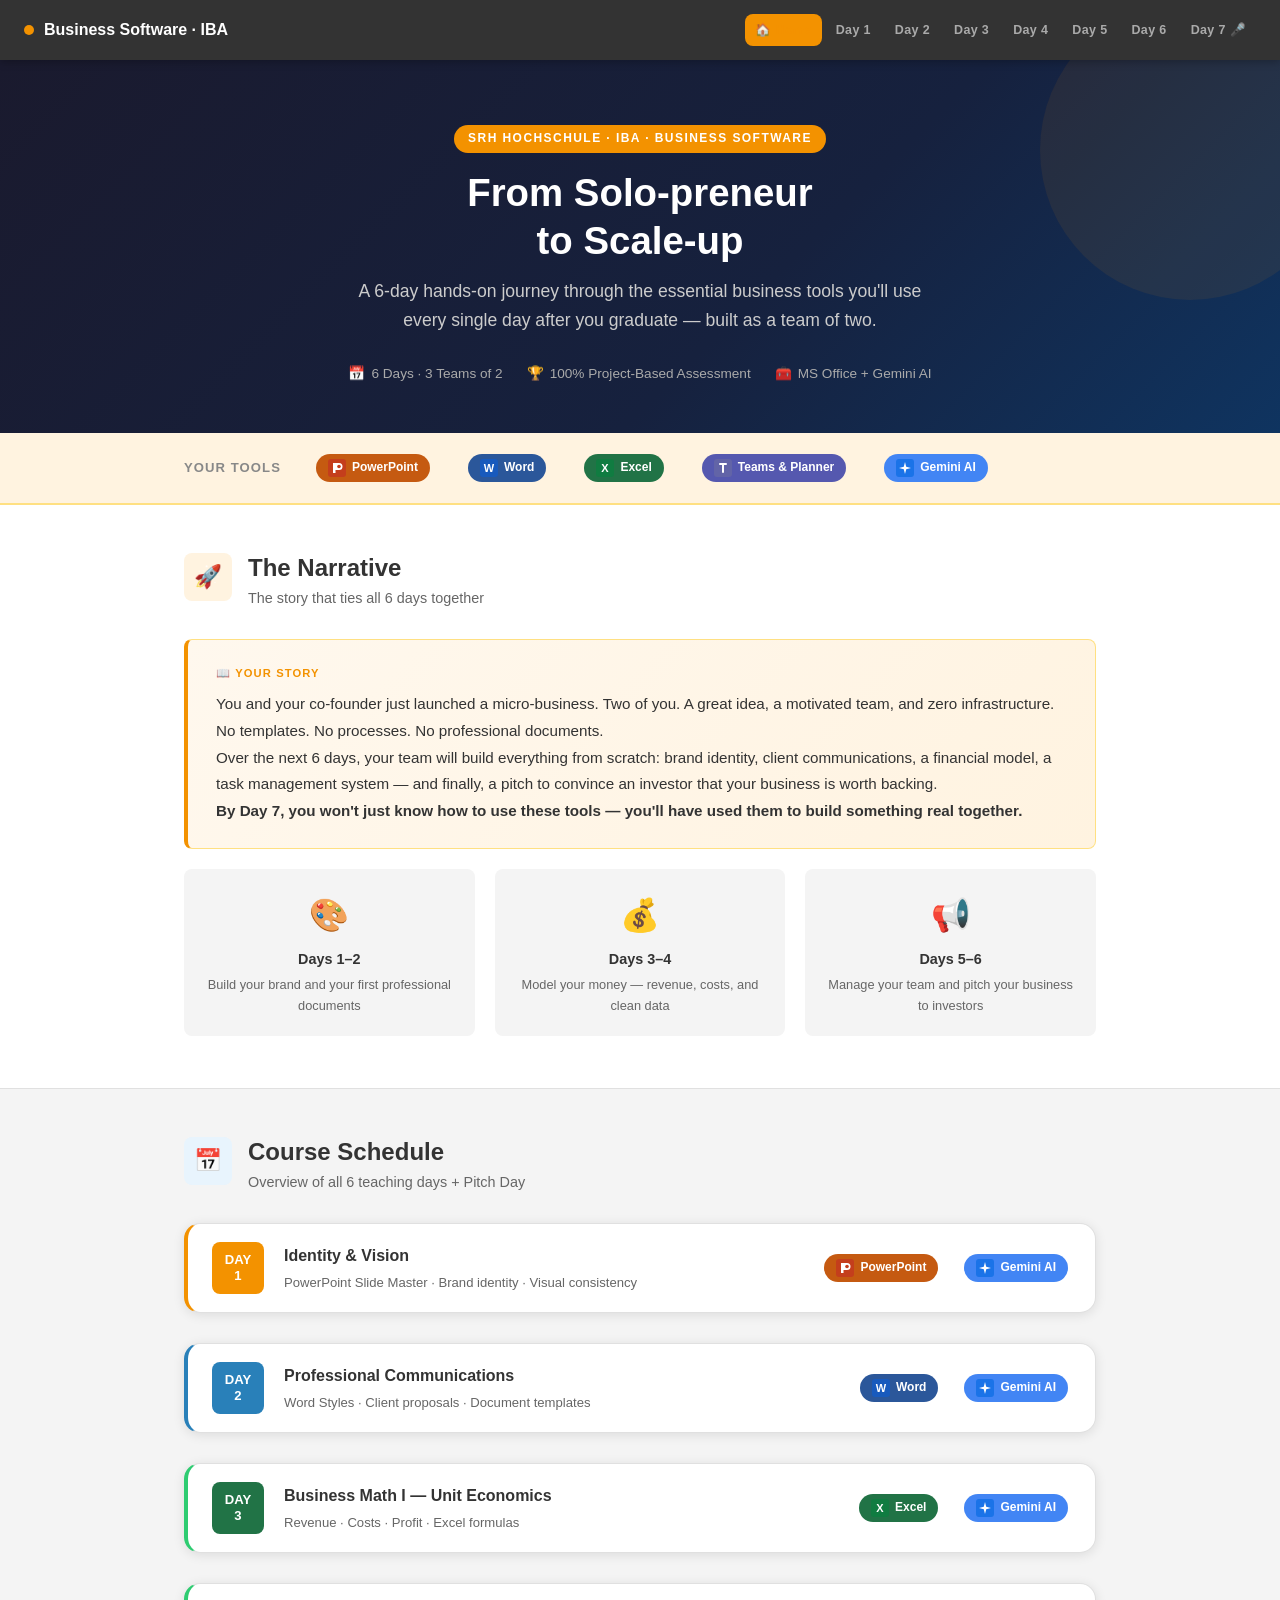
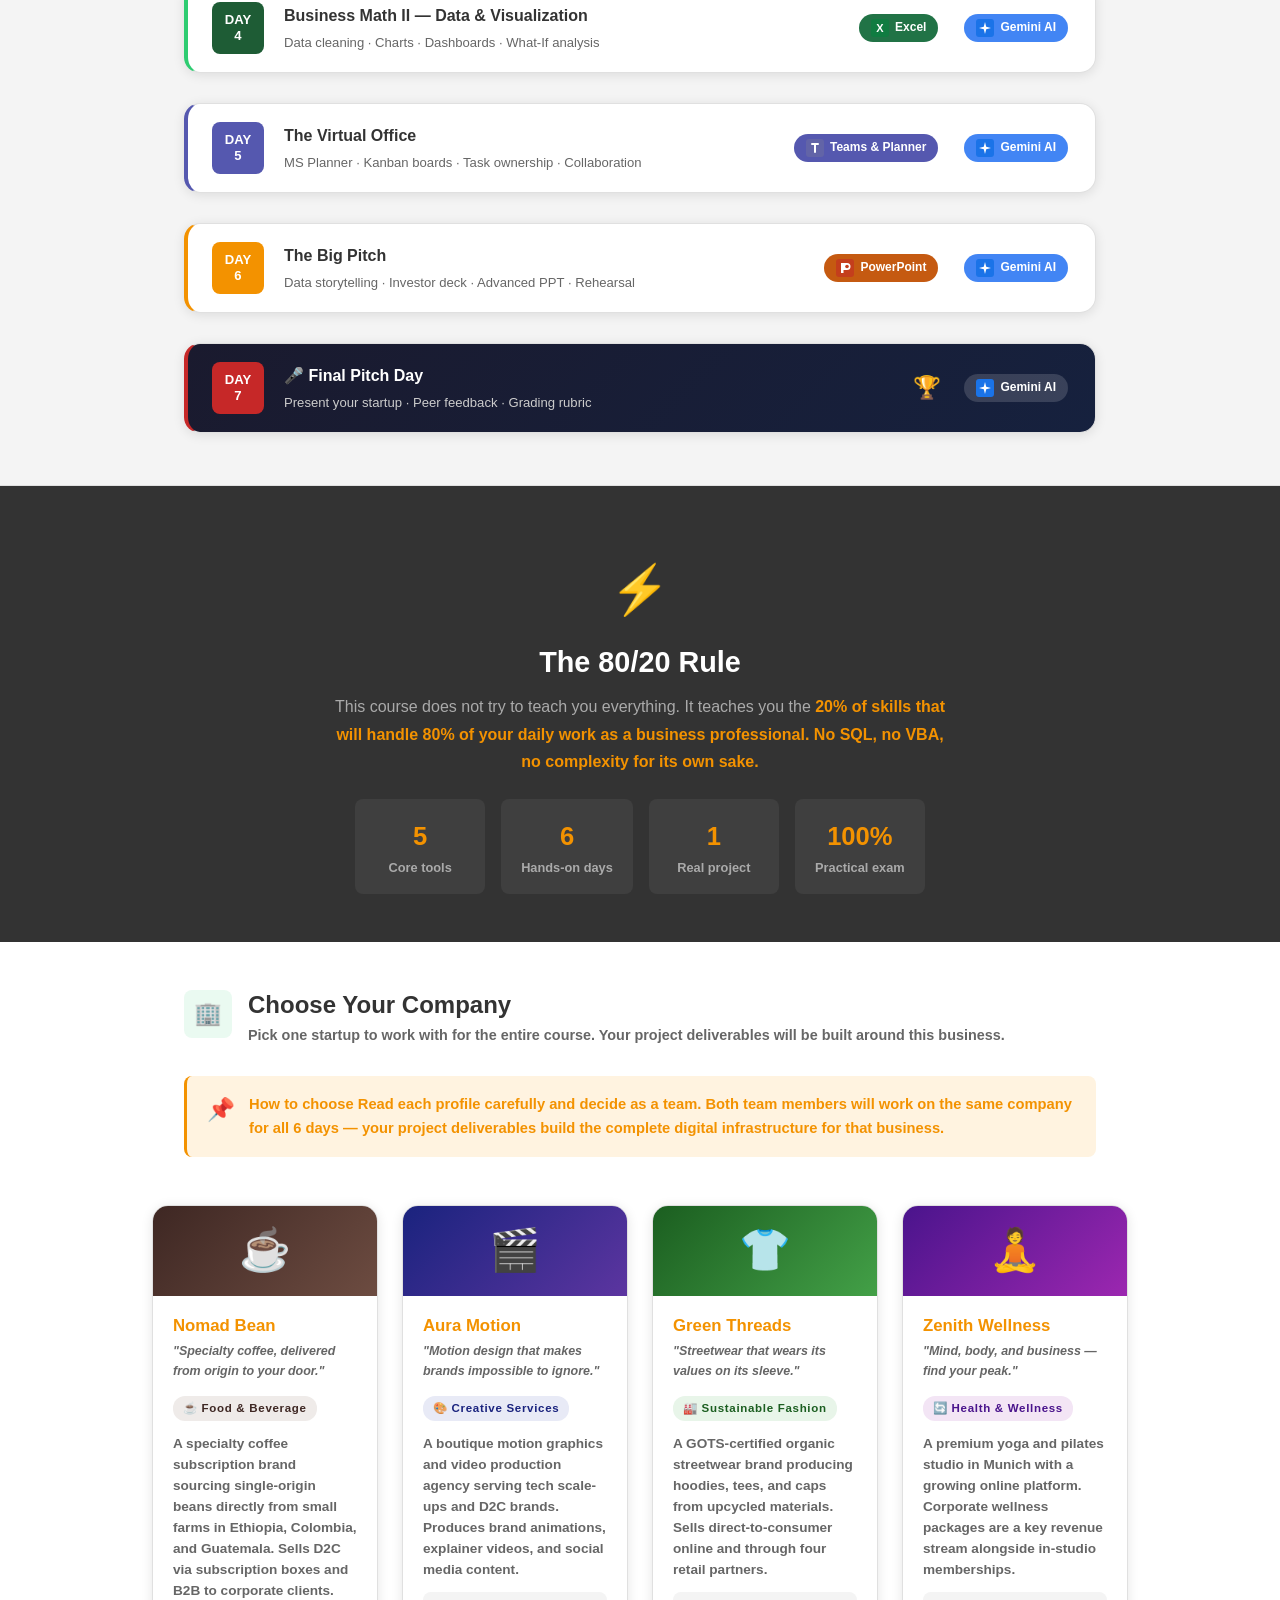
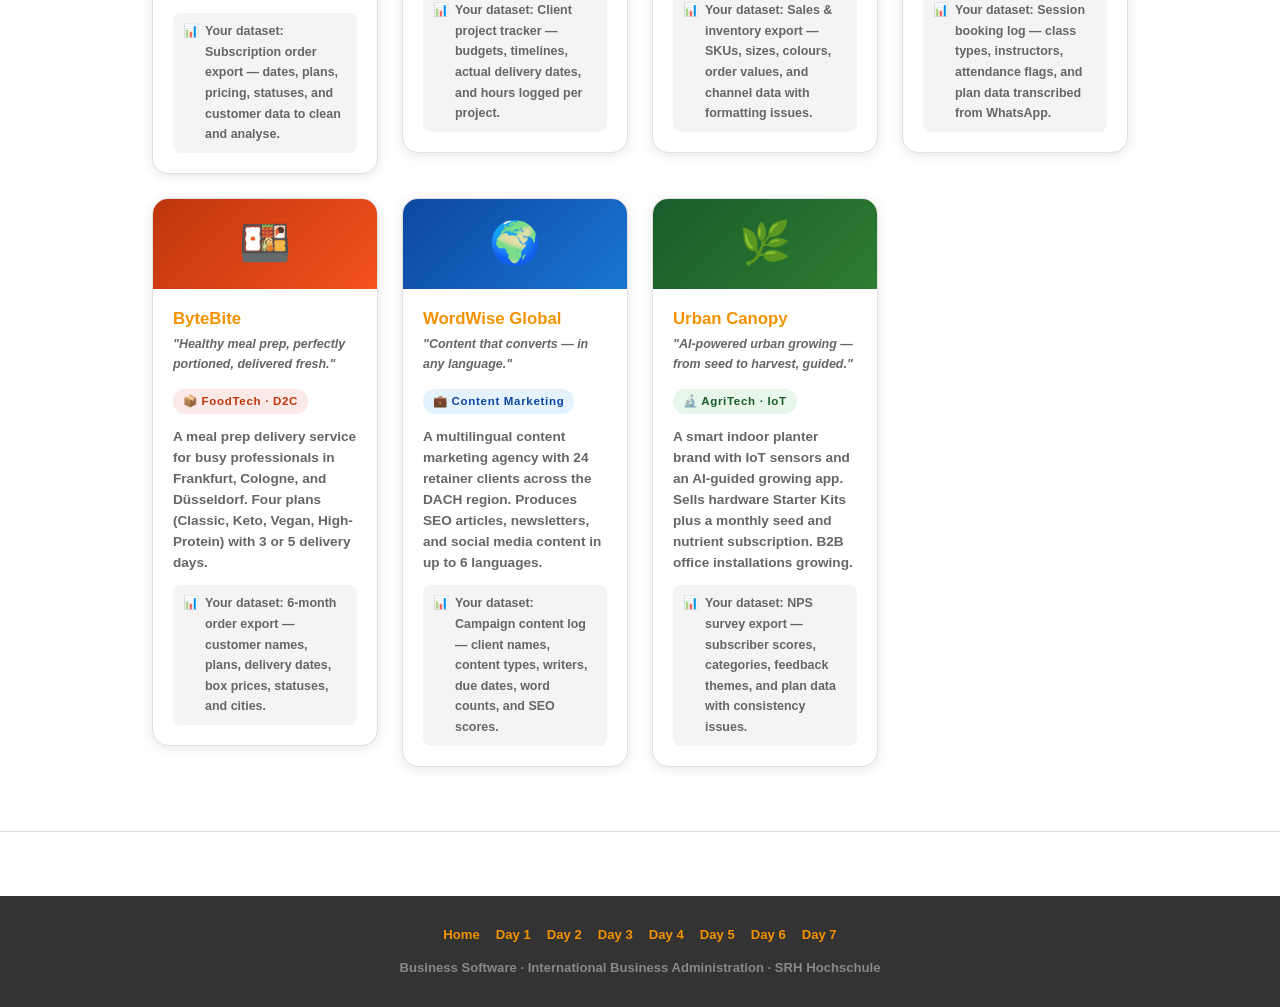
==== commit 61daca4c: "replacing strong tags with bold tags" ====
--- a/index.html
+++ b/index.html
@@ -319,9 +319,9 @@
         <div style="font-size:3rem; margin-bottom:16px;">⚡</div>
         <h2 style="color:var(--srh-white); font-size:1.8rem; margin-bottom:12px;">The 80/20 Rule</h2>
         <p style="color:#aaa; font-size:1rem; line-height:1.7; margin-bottom:24px;">This course does not try to teach
-          you everything. It teaches you the <strong style="color:var(--srh-orange);">20% of skills</strong> that will
-          handle <strong style="color:var(--srh-orange);">80% of your daily work</strong> as a business professional. No
-          SQL, no VBA, no complexity for its own sake.</p>
+          you everything. It teaches you the <strong style="color:var(--srh-orange);">20% of skills</b> that will
+            handle <strong style="color:var(--srh-orange);">80% of your daily work</b> as a business professional. No
+              SQL, no VBA, no complexity for its own sake.</p>
         <div style="display:flex; gap:16px; justify-content:center; flex-wrap:wrap;">
           <div
             style="background:rgba(255,255,255,0.06); border-radius:var(--radius); padding:16px 20px; text-align:center; min-width:130px;">
@@ -359,7 +359,7 @@
       </div>
       <div class="callout callout-orange">
         <span class="callout-icon">📌</span>
-        <div class="callout-body"><strong>How to choose</strong> Read each profile carefully and decide as a team.
+        <div class="callout-body"><b>How to choose</b> Read each profile carefully and decide as a team.
           Both
           team members will work on the same company for all 6 days — your project deliverables build the complete
           digital infrastructure for that business.</div>
@@ -378,7 +378,7 @@
               <p class="company-desc">A specialty coffee subscription brand sourcing single-origin beans directly from
                 small farms in Ethiopia, Colombia, and Guatemala. Sells D2C via subscription boxes and B2B to corporate
                 clients.</p>
-              <div class="data-hint">📊 <span><strong>Your dataset:</strong> Subscription order export — dates, plans,
+              <div class="data-hint">📊 <span><b>Your dataset:</b> Subscription order export — dates, plans,
                   pricing, statuses, and customer data to clean and analyse.</span></div>
             </div>
           </div>
@@ -393,7 +393,7 @@
               <span class="company-focus">🎨 Creative Services</span>
               <p class="company-desc">A boutique motion graphics and video production agency serving tech scale-ups and
                 D2C brands. Produces brand animations, explainer videos, and social media content.</p>
-              <div class="data-hint">📊 <span><strong>Your dataset:</strong> Client project tracker — budgets,
+              <div class="data-hint">📊 <span><b>Your dataset:</b> Client project tracker — budgets,
                   timelines, actual delivery dates, and hours logged per project.</span></div>
             </div>
           </div>
@@ -408,7 +408,7 @@
               <span class="company-focus">🏭 Sustainable Fashion</span>
               <p class="company-desc">A GOTS-certified organic streetwear brand producing hoodies, tees, and caps from
                 upcycled materials. Sells direct-to-consumer online and through four retail partners.</p>
-              <div class="data-hint">📊 <span><strong>Your dataset:</strong> Sales &amp; inventory export — SKUs, sizes,
+              <div class="data-hint">📊 <span><b>Your dataset:</b> Sales &amp; inventory export — SKUs, sizes,
                   colours, order values, and channel data with formatting issues.</span></div>
             </div>
           </div>
@@ -423,7 +423,7 @@
               <span class="company-focus">🔄 Health &amp; Wellness</span>
               <p class="company-desc">A premium yoga and pilates studio in Munich with a growing online platform.
                 Corporate wellness packages are a key revenue stream alongside in-studio memberships.</p>
-              <div class="data-hint">📊 <span><strong>Your dataset:</strong> Session booking log — class types,
+              <div class="data-hint">📊 <span><b>Your dataset:</b> Session booking log — class types,
                   instructors, attendance flags, and plan data transcribed from WhatsApp.</span></div>
             </div>
           </div>
@@ -438,7 +438,7 @@
               <span class="company-focus">📦 FoodTech · D2C</span>
               <p class="company-desc">A meal prep delivery service for busy professionals in Frankfurt, Cologne, and
                 Düsseldorf. Four plans (Classic, Keto, Vegan, High-Protein) with 3 or 5 delivery days.</p>
-              <div class="data-hint">📊 <span><strong>Your dataset:</strong> 6-month order export — customer names,
+              <div class="data-hint">📊 <span><b>Your dataset:</b> 6-month order export — customer names,
                   plans, delivery dates, box prices, statuses, and cities.</span></div>
             </div>
           </div>
@@ -453,7 +453,7 @@
               <span class="company-focus">💼 Content Marketing</span>
               <p class="company-desc">A multilingual content marketing agency with 24 retainer clients across the DACH
                 region. Produces SEO articles, newsletters, and social media content in up to 6 languages.</p>
-              <div class="data-hint">📊 <span><strong>Your dataset:</strong> Campaign content log — client names,
+              <div class="data-hint">📊 <span><b>Your dataset:</b> Campaign content log — client names,
                   content types, writers, due dates, word counts, and SEO scores.</span></div>
             </div>
           </div>
@@ -469,7 +469,7 @@
               <p class="company-desc">A smart indoor planter brand with IoT sensors and an AI-guided growing app. Sells
                 hardware Starter Kits plus a monthly seed and nutrient subscription. B2B office installations growing.
               </p>
-              <div class="data-hint">📊 <span><strong>Your dataset:</strong> NPS survey export — subscriber scores,
+              <div class="data-hint">📊 <span><b>Your dataset:</b> NPS survey export — subscriber scores,
                   categories, feedback themes, and plan data with consistency issues.</span></div>
             </div>
           </div>
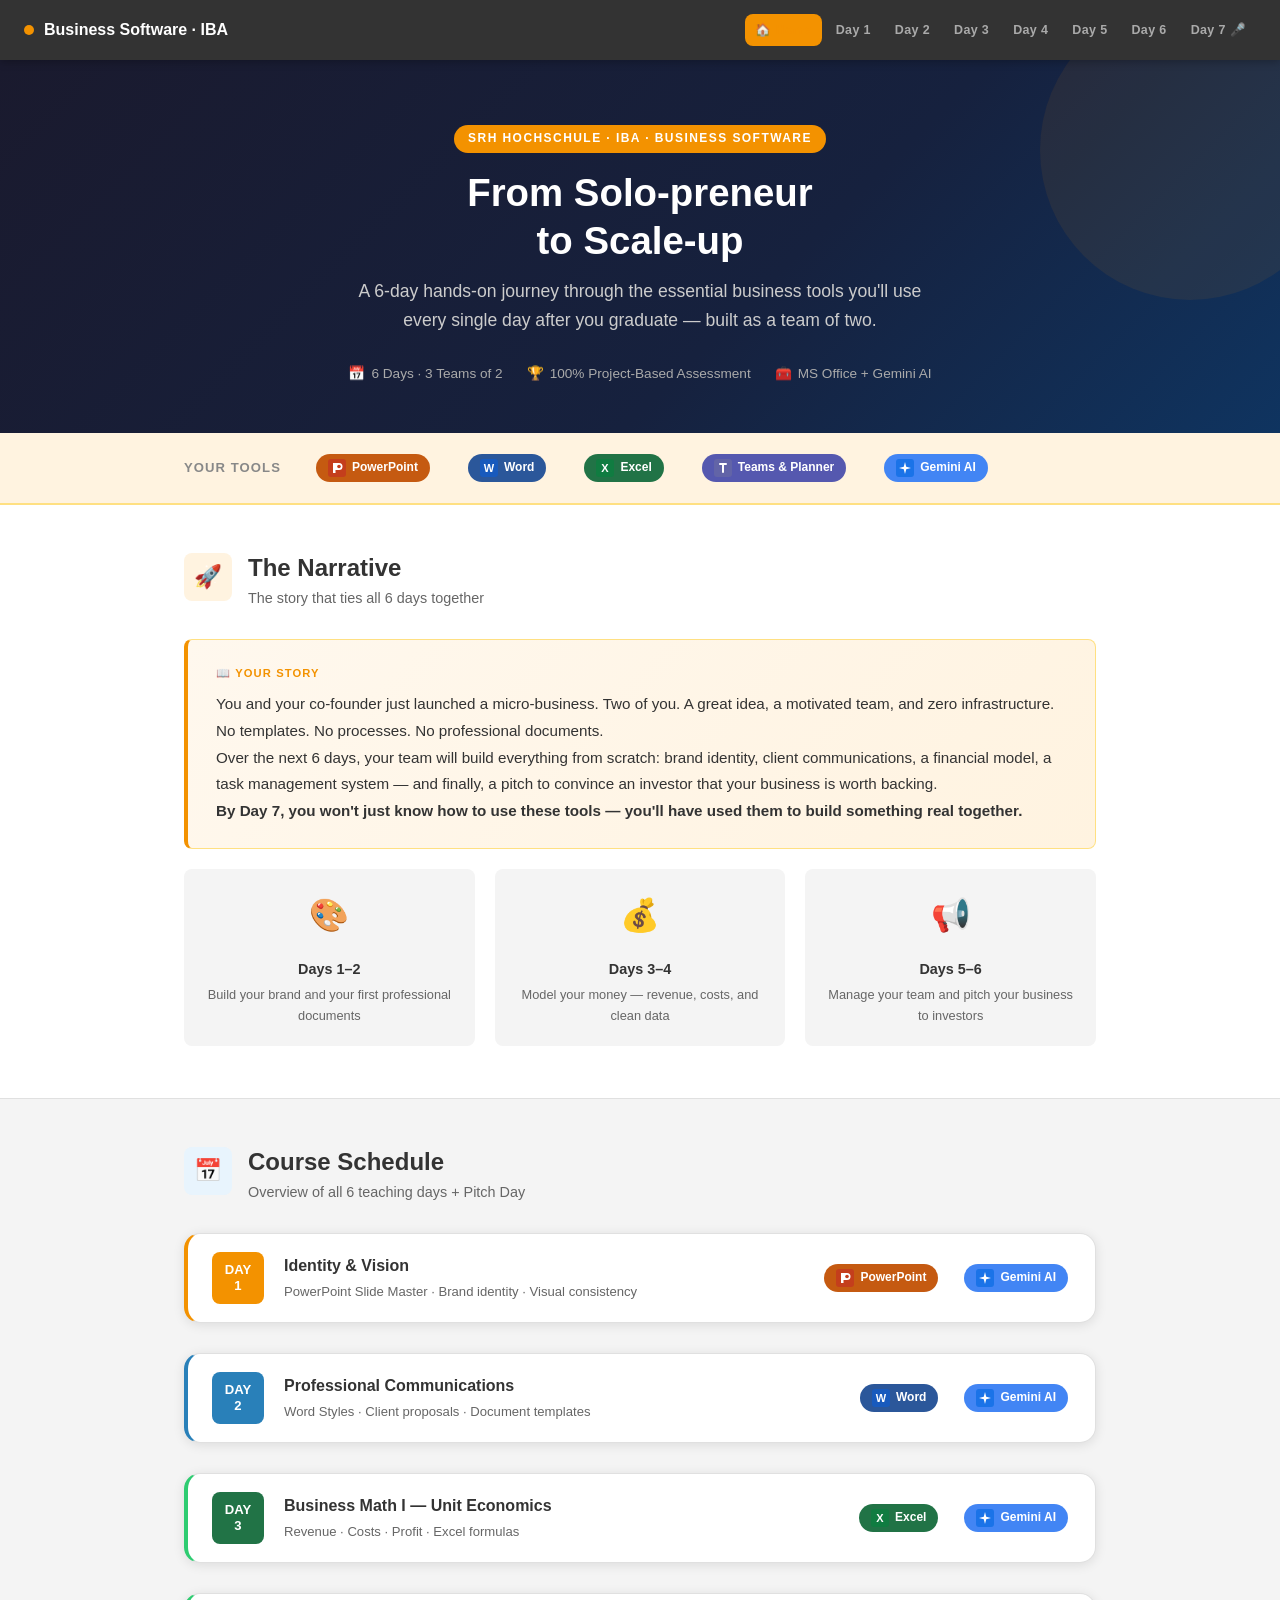
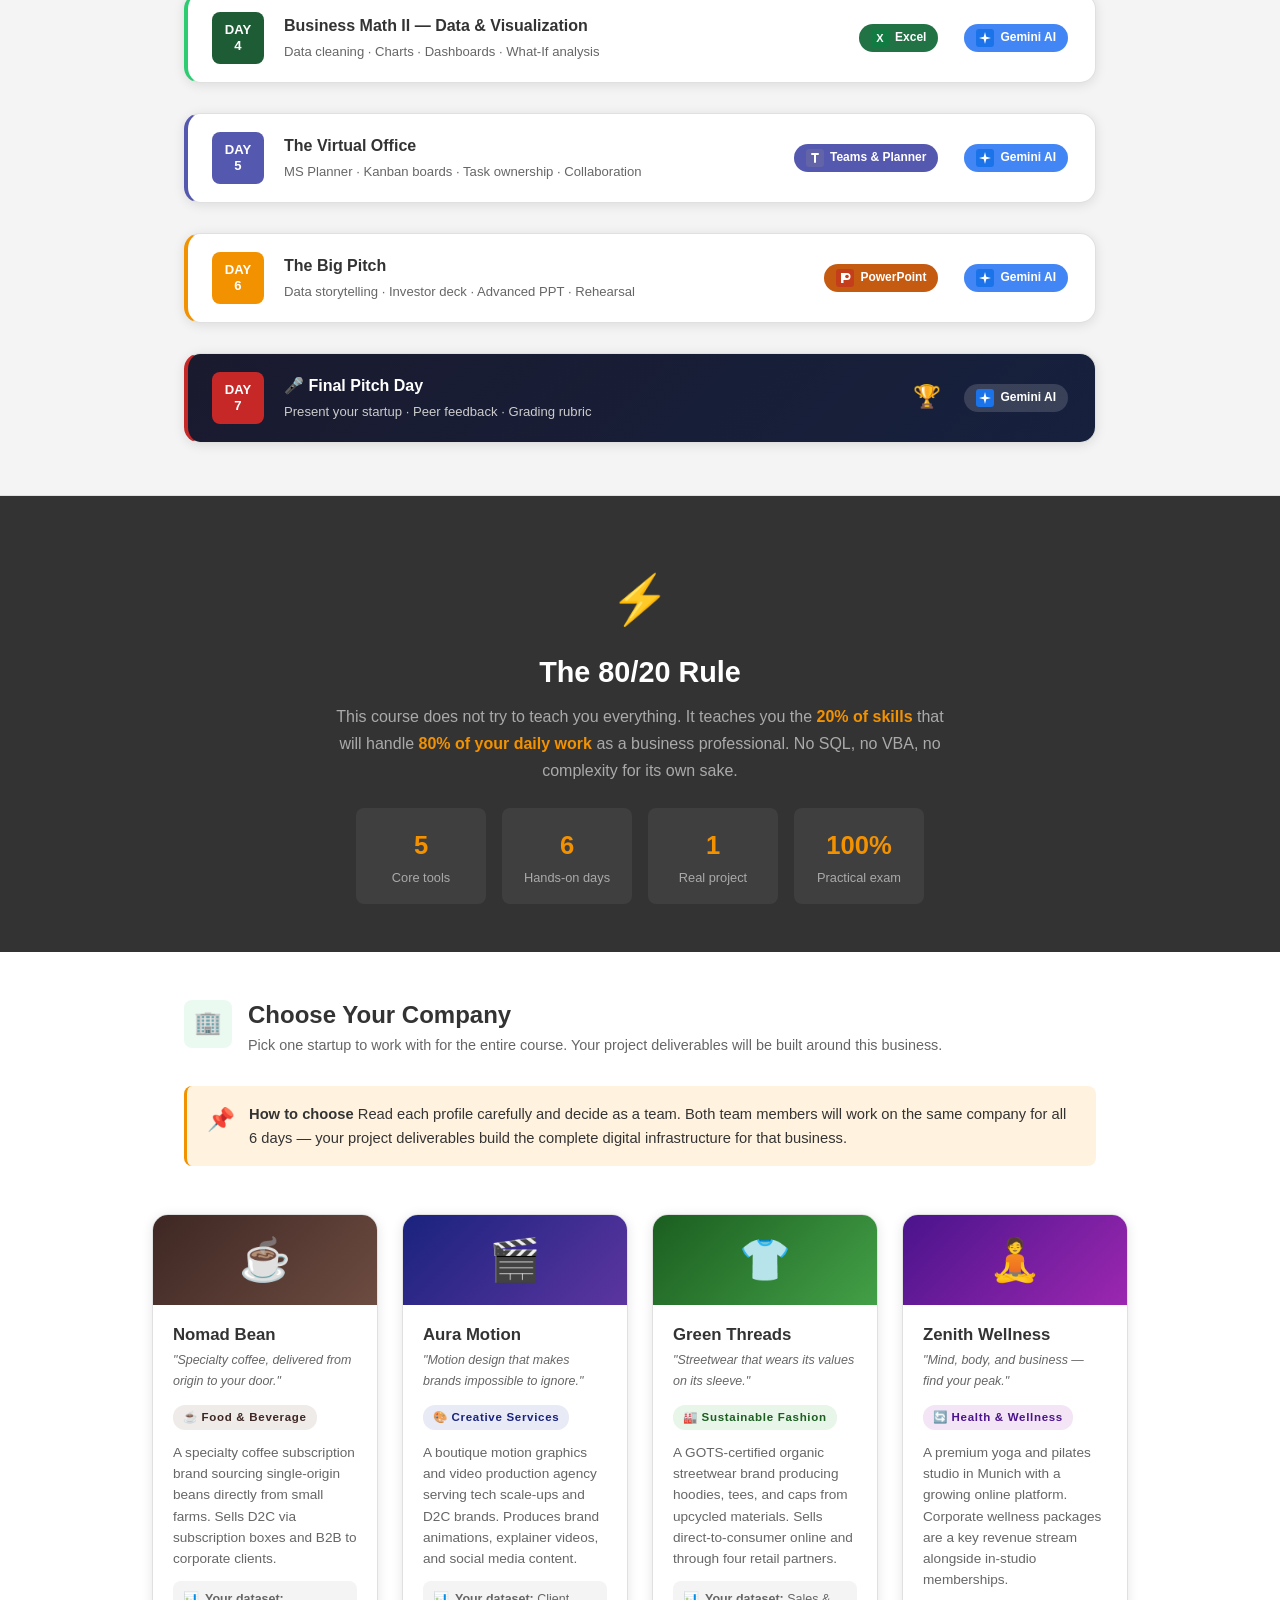
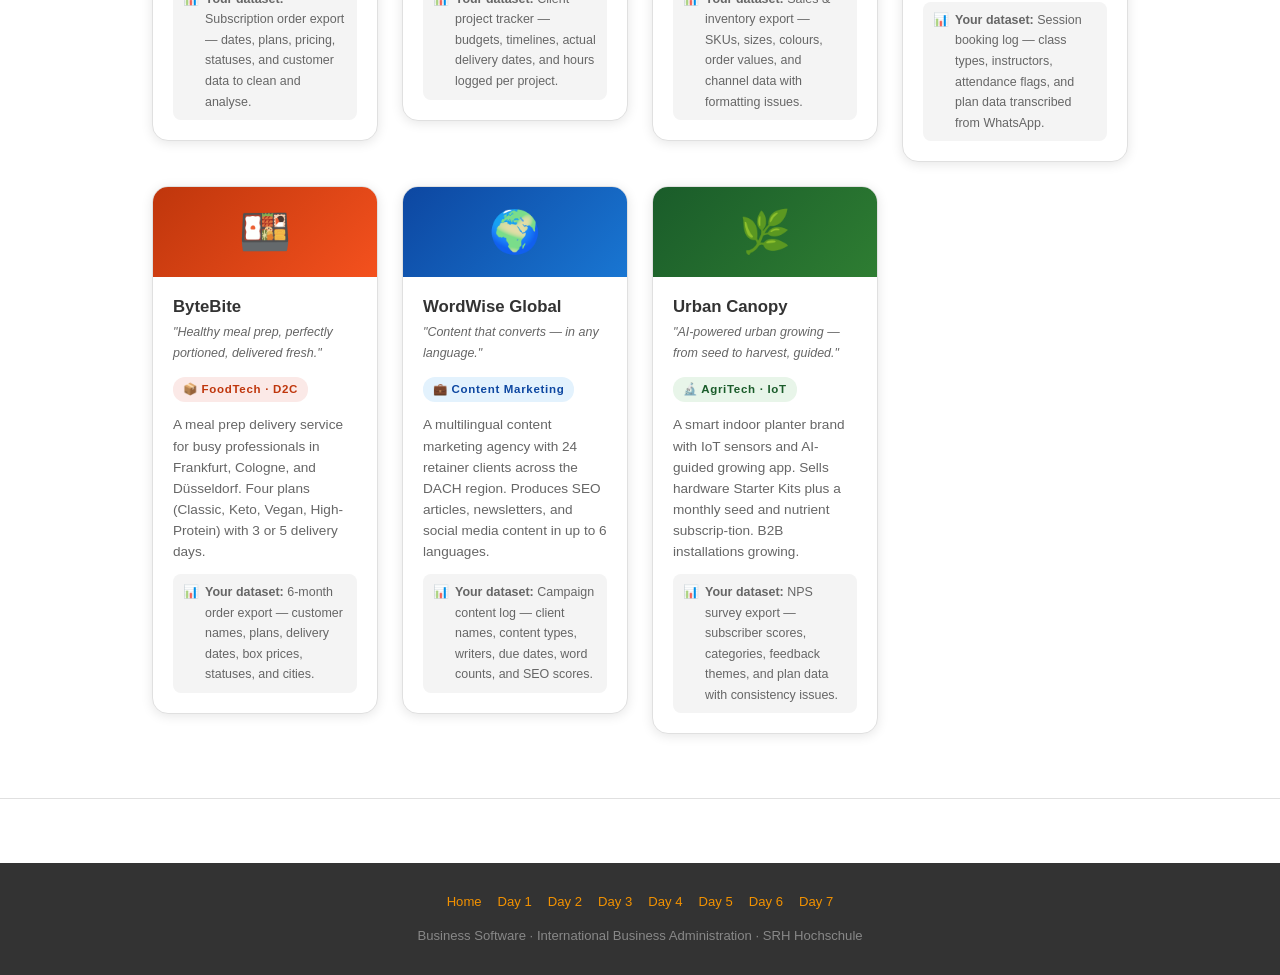
==== commit 40ce19c3: "some formatting for aesthetics" ====
--- a/index.html
+++ b/index.html
@@ -319,9 +319,9 @@
         <div style="font-size:3rem; margin-bottom:16px;">⚡</div>
         <h2 style="color:var(--srh-white); font-size:1.8rem; margin-bottom:12px;">The 80/20 Rule</h2>
         <p style="color:#aaa; font-size:1rem; line-height:1.7; margin-bottom:24px;">This course does not try to teach
-          you everything. It teaches you the <strong style="color:var(--srh-orange);">20% of skills</b> that will
-            handle <strong style="color:var(--srh-orange);">80% of your daily work</b> as a business professional. No
-              SQL, no VBA, no complexity for its own sake.</p>
+          you everything. It teaches you the <strong style="color:var(--srh-orange);">20% of skills</strong> that will
+          handle <strong style="color:var(--srh-orange);">80% of your daily work</strong> as a business professional. No
+          SQL, no VBA, no complexity for its own sake.</p>
         <div style="display:flex; gap:16px; justify-content:center; flex-wrap:wrap;">
           <div
             style="background:rgba(255,255,255,0.06); border-radius:var(--radius); padding:16px 20px; text-align:center; min-width:130px;">
@@ -376,7 +376,7 @@
               <div class="company-tagline">"Specialty coffee, delivered from origin to your door."</div>
               <span class="company-focus">☕ Food &amp; Beverage</span>
               <p class="company-desc">A specialty coffee subscription brand sourcing single-origin beans directly from
-                small farms in Ethiopia, Colombia, and Guatemala. Sells D2C via subscription boxes and B2B to corporate
+                small farms. Sells D2C via subscription boxes and B2B to corporate
                 clients.</p>
               <div class="data-hint">📊 <span><b>Your dataset:</b> Subscription order export — dates, plans,
                   pricing, statuses, and customer data to clean and analyse.</span></div>
@@ -466,8 +466,8 @@
               <h3>Urban Canopy</h3>
               <div class="company-tagline">"AI-powered urban growing — from seed to harvest, guided."</div>
               <span class="company-focus">🔬 AgriTech · IoT</span>
-              <p class="company-desc">A smart indoor planter brand with IoT sensors and an AI-guided growing app. Sells
-                hardware Starter Kits plus a monthly seed and nutrient subscription. B2B office installations growing.
+              <p class="company-desc">A smart indoor planter brand with IoT sensors and AI-guided growing app. Sells
+                hardware Starter Kits plus a monthly seed and nutrient subscrip-tion. B2B installations growing.
               </p>
               <div class="data-hint">📊 <span><b>Your dataset:</b> NPS survey export — subscriber scores,
                   categories, feedback themes, and plan data with consistency issues.</span></div>
--- a/style.css
+++ b/style.css
@@ -72,6 +72,13 @@
 h4 {
   line-height: 1.25;
   font-weight: 700;
+  margin-bottom: 0.65rem; /* fallback — specific contexts override below */
+}
+
+/* Headings that appear after content within the same container need top spacing */
+h3:not(:first-child),
+h4:not(:first-child) {
+  margin-top: 1.1rem;
 }
 
 /* --- Sticky Navigation ------------------------------------- */
@@ -496,6 +503,12 @@
 .card ol {
   padding-left: 20px;
   font-size: 0.95rem;
+  margin-bottom: 0.75rem;
+}
+
+.card ul:last-child,
+.card ol:last-child {
+  margin-bottom: 0;
 }
 
 .card li {
@@ -707,12 +720,16 @@
 
 .deliverable-list li {
   display: flex;
-  align-items: center;
+  align-items: flex-start;
   gap: 10px;
   padding: 8px 0;
   border-bottom: 1px solid rgba(255, 255, 255, 0.08);
   font-size: 0.9rem;
   color: #ddd;
+}
+
+.deliverable-list li .check {
+  margin-top: 2px; /* optical alignment with first line of text */
 }
 
 .deliverable-list li:last-child {
